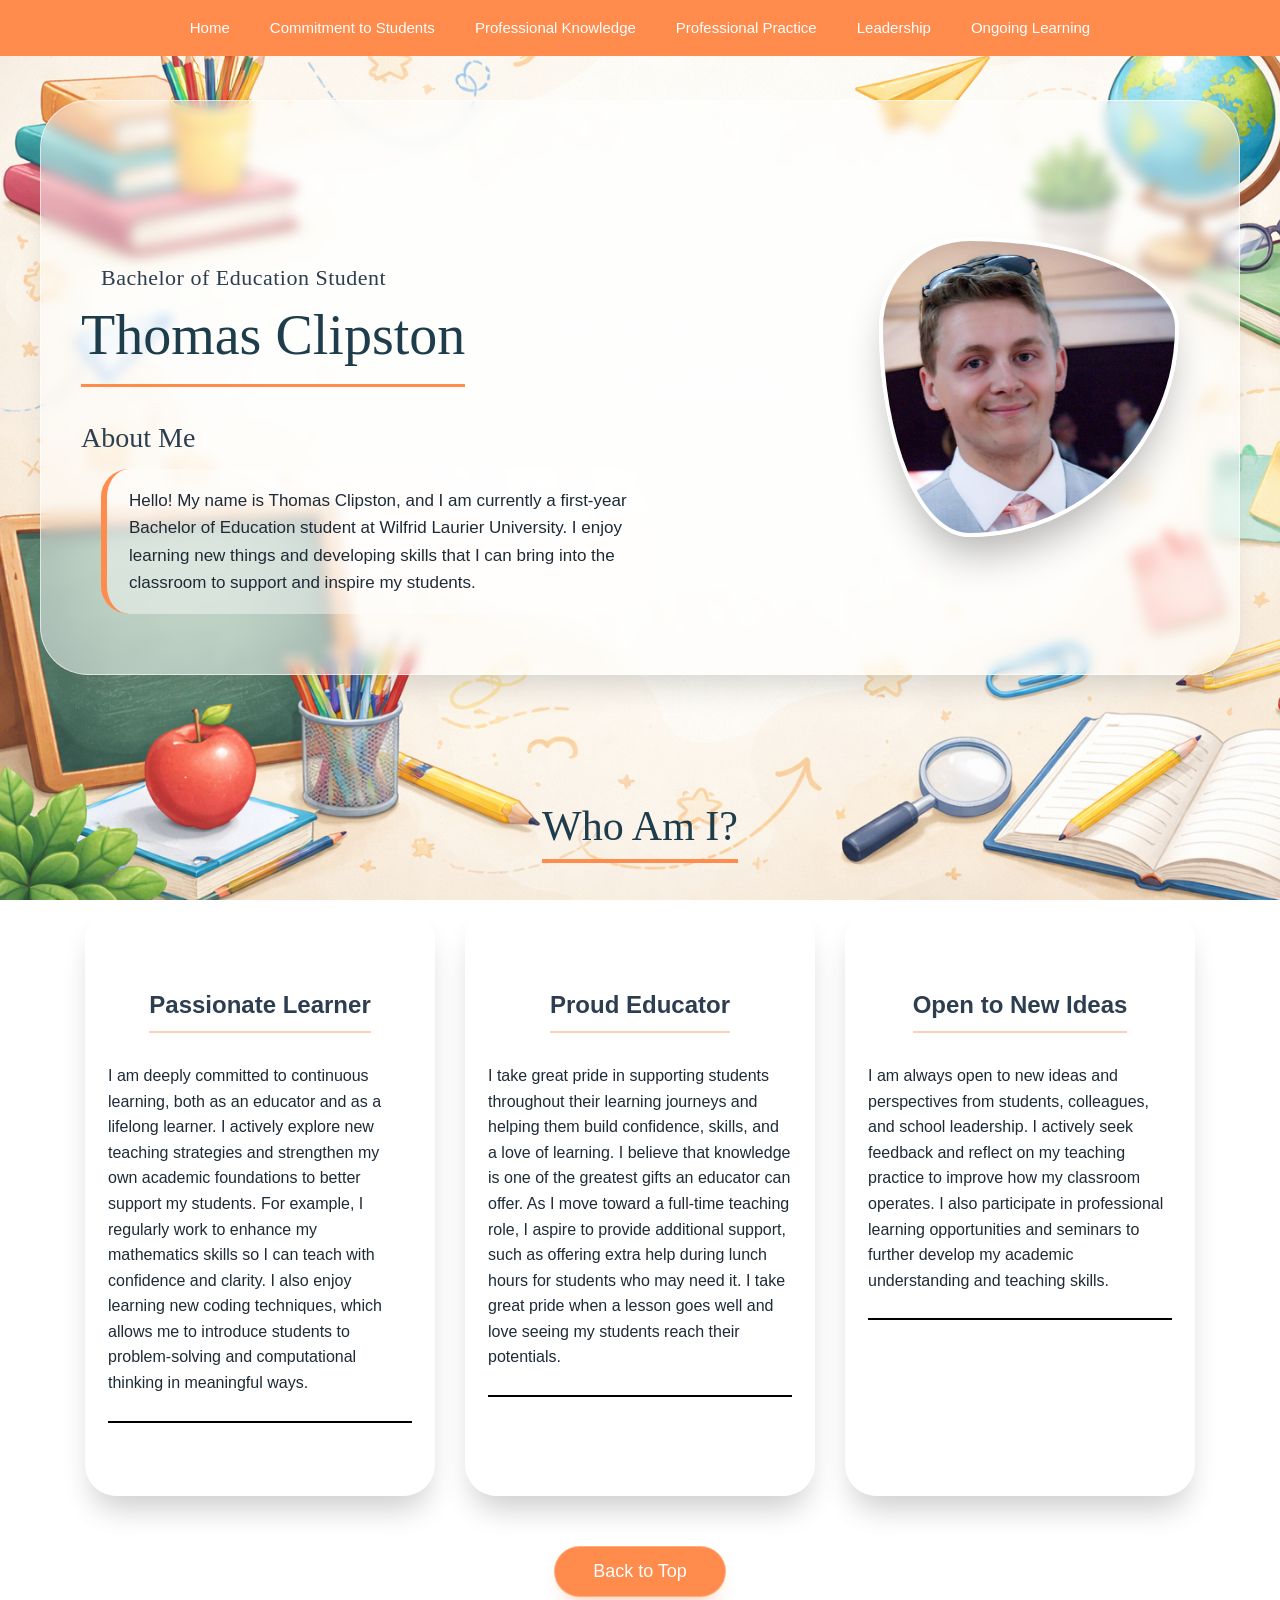
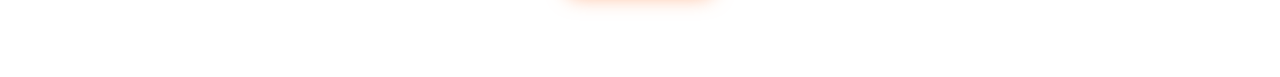
==== docs/index.html @ 87f9884d "Refactor HTML structure and styling for portfolio" ====
<!DOCTYPE html>
<html>
<head>
    <title>Thomas Clipston · Professional Portfolio</title>
    <link rel="icon"  href="book_icon.jpg">
    <!-- external base styles (kept for compatibility) -->
    <link rel="stylesheet" href="styles_top.css">
    <link rel="stylesheet" href="styles_projects.css">
    <style>
        /* ===== full override to fix overlap and stacking ===== */
        * {
            margin: 0;
            padding: 0;
            box-sizing: border-box;
        }

        body {
            font-family: 'Segoe UI', Roboto, Arial, sans-serif;
            background-attachment: fixed;
            background-size: cover;
            color: #1e2b37;
            line-height: 1.5;
        }


        /* ===== HEADER SECTION – FIXED OVERLAP ===== */
        .header-section {
            max-width: 1200px;
            margin: 100px auto 20px auto;
            padding: 40px 40px;
            display: flex;
            flex-wrap: wrap;
            align-items: center;
            justify-content: space-between;
            gap: 40px;                /* prevents text and image from touching */
            background: rgba(255, 255, 255, 0.5);
            backdrop-filter: blur(6px);
            border-radius: 48px;
            box-shadow: 0 20px 30px -10px rgba(0,0,0,0.15);
            border: 1px solid rgba(255,255,255,0.6);
        }

        .header-text {
            flex: 1 1 350px;
            min-width: 280px;          /* ensures text block doesn't get too squished */
        }

        .intro {
            font-size: 22px;
            font-weight: 400;
            color: #2c3e50;
            margin-bottom: 8px;         /* space between intro and name */
            letter-spacing: 0.5px;
            font-family: 'Times New Roman', serif;
            display: block;              /* ensure block layout */
            clear: both;
        }

        .Name {
            font-size: 56px;
            font-weight: 500;
            color: #1e3d4c;
            margin: 0 0 24px 0;         /* no top margin, so it sits below intro */
            border-bottom: 3px solid rgb(255, 139, 77);
            padding-bottom: 15px;
            width: fit-content;
            line-height: 1.2;
        }

        .about_me_header {
            font-size: 28px;
            font-weight: 400;
            color: #2c3e50;
            margin: 30px 0 10px 0;
        }

        .about_me_body {
            font-size: 17px;
            line-height: 1.6;
            max-width: 550px;
            color: #1e2b37;
            background: rgba(255,255,255,0.4);
            padding: 18px 22px;
            border-radius: 28px;
            border-left: 6px solid rgb(255, 139, 77);
        }

        .roundimage {
            width: 300px;
            height: 300px;
            object-fit: cover;
            border-radius: 30% 70% 70% 30% / 30% 30% 70% 70%;
            box-shadow: 0 25px 40px -10px rgba(0,0,0,0.3);
            border: 4px solid white;
            flex-shrink: 0;              /* prevents image from shrinking */
            transition: transform 0.3s ease;
        }

        .roundimage:hover {
            transform: scale(1.02) rotate(1deg);
        }

        /* ===== WHO AM I SECTION (cards) ===== */
        .who-section {
            max-width: 1200px;
            margin: 30px auto 40px auto;
            padding: 0 30px;
        }

        .title {
            font-size: 42px;
            font-weight: 400;
            text-align: center;
            color: #1e3d4c;
            margin-bottom: 50px;
            position: relative;
        }

        .title u {
            text-decoration: none;
            border-bottom: 4px solid rgb(255, 139, 77);
            padding-bottom: 10px;
        }

        .card-container {
            display: flex;
            flex-wrap: wrap;
            gap: 30px;
            justify-content: center;
        }

        .who-card {
            flex: 1 1 280px;
            max-width: 350px;
            background: rgba(255, 255, 255, 0.7);
            backdrop-filter: blur(8px);
            border-radius: 32px;
            padding: 28px 22px 32px 22px;
            box-shadow: 0 20px 30px -8px rgba(0, 0, 0, 0.2);
            border: 1px solid rgba(255, 255, 255, 0.7);
            transition: all 0.25s ease;
            text-align: center;
        }

        .who-card:hover {
            transform: translateY(-10px);
            background: rgba(255, 255, 255, 0.9);
            box-shadow: 0 28px 38px -12px rgba(255, 139, 77, 0.3);
            border-color: rgb(255, 139, 77);
        }

        .body_main_header {
            font-size: 24px;
            font-weight: 600;
            color: #2c3e50;
            margin-bottom: 15px;
            border-bottom: 2px solid rgba(255,139,77,0.4);
            padding-bottom: 8px;
            display: inline-block;
        }

        .body_main {
            font-size: 16px;
            line-height: 1.6;
            color: #1e2b37;
            text-align: left;
            margin-top: 15px;
        }

        /* ===== BUTTON ===== */
        .button_location {
            text-align: center;
            margin: 40px 0 70px 0;
        }

        .button {
            background: rgb(255, 139, 77);
            border: none;
            color: white;
            font-size: 18px;
            font-weight: 500;
            padding: 14px 38px;
            border-radius: 60px;
            cursor: pointer;
            box-shadow: 0 12px 20px -12px rgba(255, 139, 77, 0.6);
            transition: background 0.2s, transform 0.2s;
            border: 1px solid rgba(255,255,255,0.3);
        }

        .button:hover {
            background: #e0673a;
            transform: translateY(-3px);
            box-shadow: 0 18px 25px -10px #e0673a;
        }

        /* ===== RESPONSIVE FIXES ===== */
        @media (max-width: 850px) {
            .header-section {
                flex-direction: column;   /* stack vertically */
                text-align: center;
                gap: 20px;
                padding: 30px 20px;
            }

            .header-text {
                width: 100%;
                text-align: center;
            }

            .Name {
                margin-left: auto;
                margin-right: auto;
            }

            .about_me_body {
                margin-left: auto;
                margin-right: auto;
            }

            .roundimage {
                width: 260px;
                height: 260px;
                margin-top: 10px;
            }
        }

        @media (max-width: 500px) {
            .Name {
                font-size: 42px;
            }
            .intro {
                font-size: 18px;
            }
        }

        /* override any external absolute positioning that could cause overlap */
        .roundimage {
            position: relative !important;  /* remove any float/absolute from external */
            float: none !important;
            top: auto !important;
            right: auto !important;
        }
    </style>
</head>
<body background="background.png">

    <!-- navbar unchanged -->
    <ul class="navbar">
        <li><a href="index.html">Home</a></li>
        <li><a href="commitmentK.html">Commitment to Students</a></li>
        <li><a href="professional.html">Professional Knowledge</a></li>
        <li><a href="professionalP.html">Professional Practice</a></li>
        <li><a href="leadership.html">Leadership</a></li>
        <li><a href="ongoing.html">Ongoing Learning</a></li>
    </ul>

    <!-- HEADER SECTION – FIXED: name below intro, no overlap -->
    <div class="header-section">
        <div class="header-text">
            <p class="intro">Bachelor of Education Student</p>
            <h1 class="Name">Thomas Clipston</h1>
            <h2 class="about_me_header">About Me</h2>
            <p class="about_me_body">
                Hello! My name is Thomas Clipston, and I am currently a first-year Bachelor of Education student at
                Wilfrid Laurier University. I enjoy learning new things and developing skills that I can bring into
                the classroom to support and inspire my students.
            </p>
        </div>
        <img class="roundimage" src="Photo_of_me.jpg" alt="Photo of Thomas Clipston">
    </div>

    <!-- WHO AM I section with cards -->
    <section class="who-section">
        <h1 class="title"><u>Who Am I?</u></h1>
        <div class="card-container">
            <div class="who-card">
                <p class="body_main_header">Passionate Learner</p>
                <p class="body_main">
                    I am deeply committed to continuous learning, both as an educator and as a lifelong learner.
                    I actively explore new teaching strategies and strengthen my own academic foundations to better
                    support my students. For example, I regularly work to enhance my mathematics skills so I can teach
                    with confidence and clarity. I also enjoy learning new coding techniques, which allows me to
                    introduce students to problem-solving and computational thinking in meaningful ways.
                </p>
            </div>

            <div class="who-card">
                <p class="body_main_header">Proud Educator</p>
                <p class="body_main">
                    I take great pride in supporting students throughout their learning journeys and helping them build
                    confidence, skills, and a love of learning. I believe that knowledge is one of the greatest gifts an
                    educator can offer. As I move toward a full-time teaching role, I aspire to provide additional support,
                    such as offering extra help during lunch hours for students who may need it. I take great pride when a lesson
                    goes well and love seeing my students reach their potentials.
                </p>
            </div>

            <div class="who-card">
                <p class="body_main_header">Open to New Ideas</p>
                <p class="body_main">
                    I am always open to new ideas and perspectives from students, colleagues, and school leadership.
                    I actively seek feedback and reflect on my teaching practice to improve how my classroom operates.
                    I also participate in professional learning opportunities and seminars to further develop my
                    academic understanding and teaching skills.
                </p>
            </div>
        </div>
    </section>

    <!-- Back to Top -->
    <div class="button_location">
        <button class="button" type="button" onclick="window.scrollTo(0,0);">
            Back to Top
        </button>
    </div>
</body>
</html>
---- docs/styles_top.css ----
/* ===== Reset & Global Styles ===== */
html, body {
    margin: 0;
    padding: 0;
    max-width: 100%;
    overflow-x: hidden;
    font-family: Arial, Helvetica, sans-serif;
    background-color: white;
    background-attachment: fixed;
    background-size: cover;
}

/* ===== Navbar ===== */
.navbar {
    position: fixed;
    top: 0;
    left: 0;
    width: 100%;
    z-index: 1000;
    background-color: rgb(255, 139, 77);
    display: flex;
    justify-content: center;
    flex-wrap: wrap; /* allows wrapping instead of squishing */
    gap: 16px;
    padding: 16px 24px;
    list-style: none;
    margin: 0;
}

.navbar li {
    margin: 0;
}

.navbar li a {
    text-decoration: none;
    color: white;
    font-weight: 500;
    font-size: 15px;
    padding: 8px 12px;
    border-radius: 6px;
    white-space: nowrap;
    transition: background-color 0.2s ease, transform 0.2s ease;
}

.navbar li a:hover {
    background-color: rgba(255, 255, 255, 0.2);
    transform: translateY(-2px);
}

/* ===== Navbar Mobile ===== */
@media (max-width: 768px) {
    .navbar {
        flex-direction: column;
        align-items: center;
        gap: 8px;
        padding: 12px 0;
    }

    .navbar li a {
        width: 90%;
        text-align: center;
        padding: 12px 0;
        font-size: 14px;
    }
}

/* ===== Introduction & Name ===== */
.intro {
    color: rgb(0, 0, 0);
    font-family: Georgia, 'Times New Roman', Times, serif;
    line-height: 1.5;
    margin: 120px 20px 0 20px; /* auto spacing instead of fixed left */
    max-width: 600px;
}

.Name {
    color: black;
    font-family: 'Times New Roman', Times, serif;
    font-size: 50px;
    line-height: 1.2;
    padding-bottom: 25px;
    border-bottom: 2px solid black;
    margin: 20px 20px 40px 20px;
    max-width: 90%;
}

/* ===== About Me ===== */
.about_me_header {
    color: black;
    font-family: 'Times New Roman', Times, serif;
    font-size: 26px;
    margin: 30px 20px 10px 20px;
}

.about_me_body {
    color: black;
    font-size: 15px;
    line-height: 24px;
    max-width: 450px;
    margin: 0 20px 20px 20px;
}

/* ===== Rounded Image ===== */
.roundimage {
    border-radius: 50%;
    width: 420px;
    height: auto;
    max-width: 90%;
    float: right;
    margin: 20px;
    box-shadow: 0 8px 20px rgba(0,0,0,0.15);
}

/* ===== Mobile Adjustments ===== */
@media (max-width: 768px) {
    .intro,
    .Name,
    .about_me_header,
    .about_me_body {
        margin-left: 10px;
        margin-right: 10px;
        text-align: center;
    }

    .roundimage {
        float: none;
        display: block;
        margin: 20px auto;
    }
}
---- docs/styles_projects.css ----
.title {
    text-align: center;
    margin-top: 120px;
    font-size: 36px;
    font-family: 'Times New Roman', Times, serif;
}

.body_main_header {
    font-size: 22px;
    font-weight: bold;
    text-align: center;
    margin-top: 50px;
}

.body_main {
    font-size: 15px;
    line-height: 24px;
    max-width: 700px;
    margin: 15px auto 40px auto;
    padding-bottom: 25px;
    border-bottom: 2px solid black;
}

.images {
    text-align: center;
}

.button {
    background-color: transparent;
    padding: 10px 10px;
}

.button_location {
    text-align: center;
    padding: 10px;
}

.header {
    text-align: center;
    

}
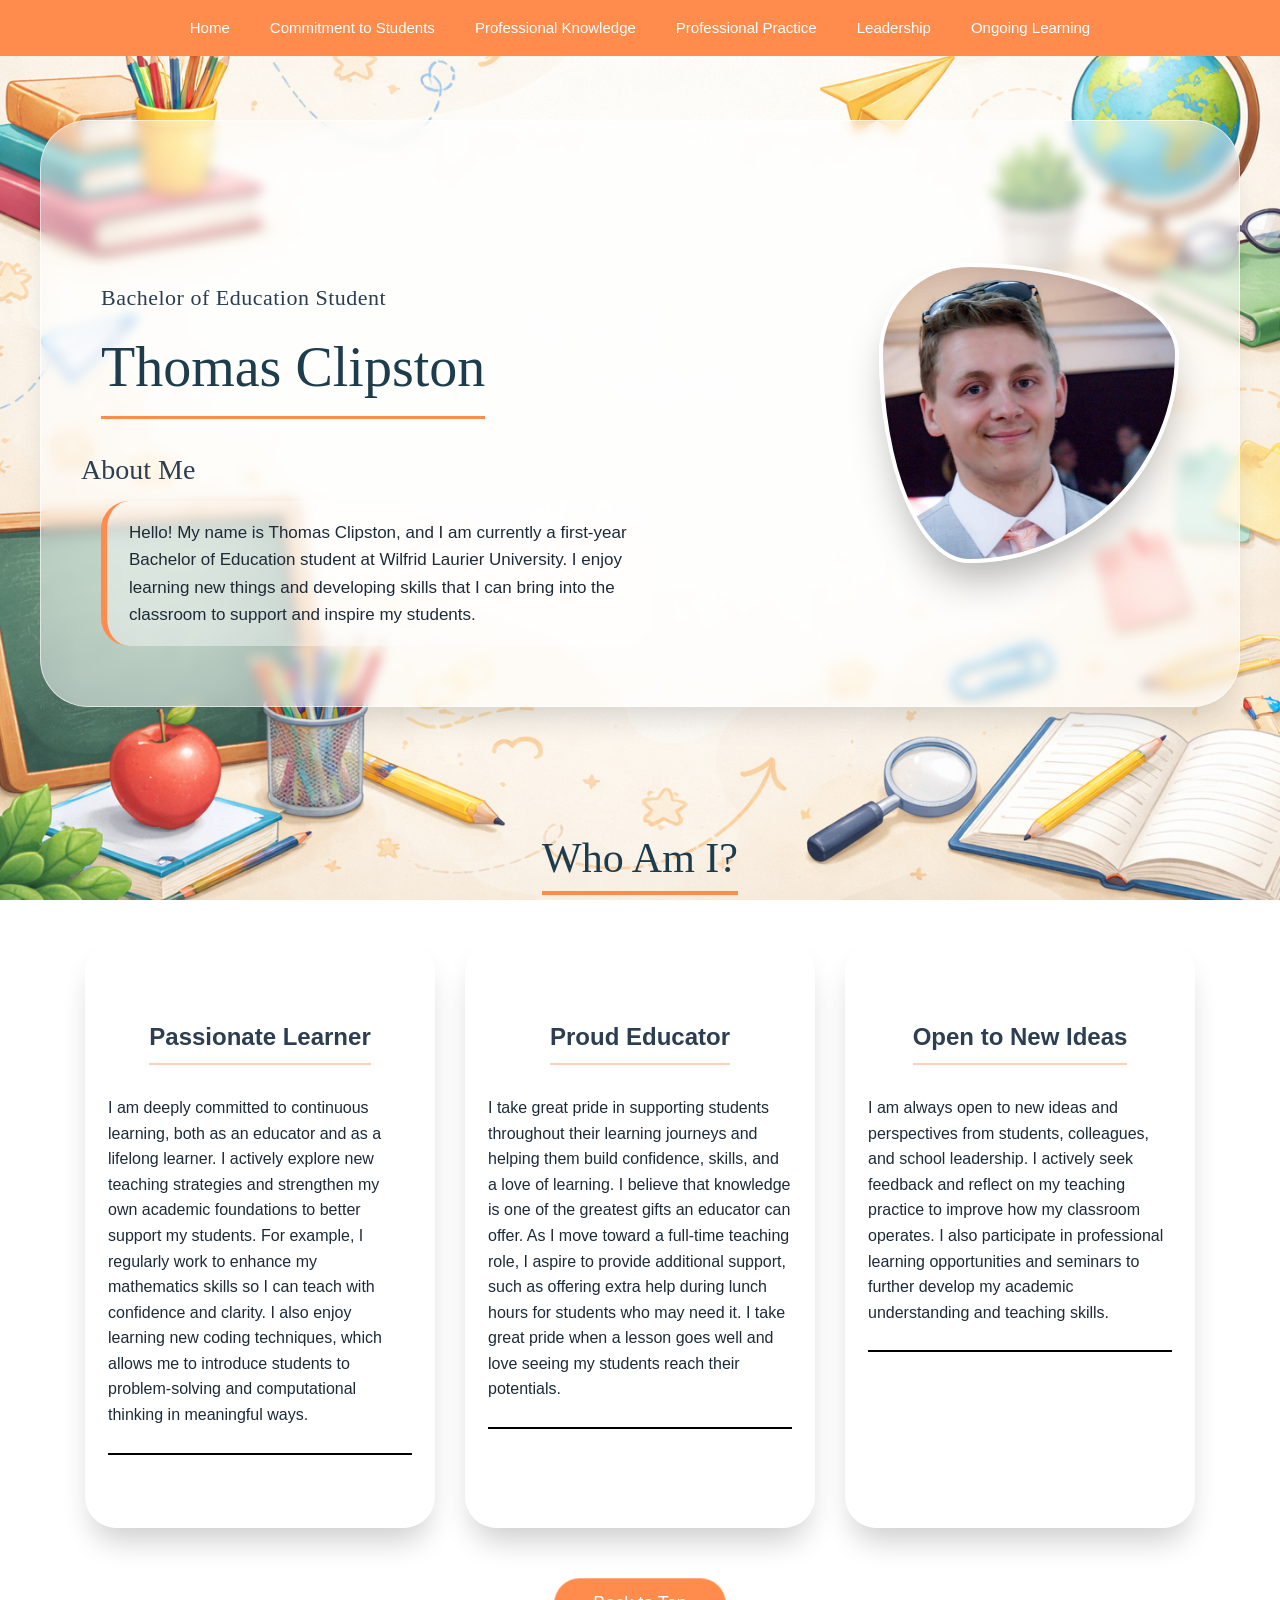
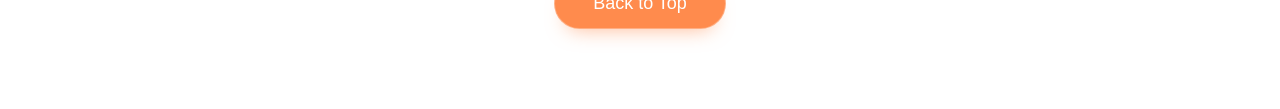
==== commit e9c9fec4: "Refactor index.html for improved layout and styles Updated HTML structure and styles for the portfol" ====
--- a/docs/index.html
+++ b/docs/index.html
@@ -13,27 +13,26 @@
             padding: 0;
             box-sizing: border-box;
         }
-
         body {
             font-family: 'Segoe UI', Roboto, Arial, sans-serif;
-            background-attachment: fixed;
+            line-height: 1.5;
+            color: #1e2b37;
+            background: url('background.png') no-repeat center center fixed;
             background-size: cover;
-            color: #1e2b37;
-            line-height: 1.5;
-        }
-
-
-        /* ===== HEADER SECTION – FIXED OVERLAP ===== */
+            overflow-x: hidden;
+        }
+
+        /* ===== HEADER SECTION ===== */
         .header-section {
             max-width: 1200px;
-            margin: 100px auto 20px auto;
-            padding: 40px 40px;
+            margin: 120px auto 40px auto;
+            padding: 40px;
             display: flex;
             flex-wrap: wrap;
             align-items: center;
             justify-content: space-between;
-            gap: 40px;                /* prevents text and image from touching */
-            background: rgba(255, 255, 255, 0.5);
+            gap: 40px;
+            background: rgba(255,255,255,0.5);
             backdrop-filter: blur(6px);
             border-radius: 48px;
             box-shadow: 0 20px 30px -10px rgba(0,0,0,0.15);
@@ -42,26 +41,24 @@
 
         .header-text {
             flex: 1 1 350px;
-            min-width: 280px;          /* ensures text block doesn't get too squished */
+            min-width: 280px;
         }
 
         .intro {
             font-size: 22px;
             font-weight: 400;
             color: #2c3e50;
-            margin-bottom: 8px;         /* space between intro and name */
+            margin-bottom: 8px;
             letter-spacing: 0.5px;
             font-family: 'Times New Roman', serif;
-            display: block;              /* ensure block layout */
-            clear: both;
         }
 
         .Name {
             font-size: 56px;
             font-weight: 500;
             color: #1e3d4c;
-            margin: 0 0 24px 0;         /* no top margin, so it sits below intro */
-            border-bottom: 3px solid rgb(255, 139, 77);
+            margin-bottom: 24px;
+            border-bottom: 3px solid rgb(255,139,77);
             padding-bottom: 15px;
             width: fit-content;
             line-height: 1.2;
@@ -82,7 +79,7 @@
             background: rgba(255,255,255,0.4);
             padding: 18px 22px;
             border-radius: 28px;
-            border-left: 6px solid rgb(255, 139, 77);
+            border-left: 6px solid rgb(255,139,77);
         }
 
         .roundimage {
@@ -92,7 +89,7 @@
             border-radius: 30% 70% 70% 30% / 30% 30% 70% 70%;
             box-shadow: 0 25px 40px -10px rgba(0,0,0,0.3);
             border: 4px solid white;
-            flex-shrink: 0;              /* prevents image from shrinking */
+            flex-shrink: 0;
             transition: transform 0.3s ease;
         }
 
@@ -100,7 +97,7 @@
             transform: scale(1.02) rotate(1deg);
         }
 
-        /* ===== WHO AM I SECTION (cards) ===== */
+        /* ===== WHO AM I SECTION ===== */
         .who-section {
             max-width: 1200px;
             margin: 30px auto 40px auto;
@@ -118,7 +115,7 @@
 
         .title u {
             text-decoration: none;
-            border-bottom: 4px solid rgb(255, 139, 77);
+            border-bottom: 4px solid rgb(255,139,77);
             padding-bottom: 10px;
         }
 
@@ -132,21 +129,21 @@
         .who-card {
             flex: 1 1 280px;
             max-width: 350px;
-            background: rgba(255, 255, 255, 0.7);
+            background: rgba(255,255,255,0.7);
             backdrop-filter: blur(8px);
             border-radius: 32px;
             padding: 28px 22px 32px 22px;
-            box-shadow: 0 20px 30px -8px rgba(0, 0, 0, 0.2);
-            border: 1px solid rgba(255, 255, 255, 0.7);
+            box-shadow: 0 20px 30px -8px rgba(0,0,0,0.2);
+            border: 1px solid rgba(255,255,255,0.7);
             transition: all 0.25s ease;
             text-align: center;
         }
 
         .who-card:hover {
             transform: translateY(-10px);
-            background: rgba(255, 255, 255, 0.9);
-            box-shadow: 0 28px 38px -12px rgba(255, 139, 77, 0.3);
-            border-color: rgb(255, 139, 77);
+            background: rgba(255,255,255,0.9);
+            box-shadow: 0 28px 38px -12px rgba(255,139,77,0.3);
+            border-color: rgb(255,139,77);
         }
 
         .body_main_header {
@@ -174,7 +171,7 @@
         }
 
         .button {
-            background: rgb(255, 139, 77);
+            background: rgb(255,139,77);
             border: none;
             color: white;
             font-size: 18px;
@@ -182,7 +179,7 @@
             padding: 14px 38px;
             border-radius: 60px;
             cursor: pointer;
-            box-shadow: 0 12px 20px -12px rgba(255, 139, 77, 0.6);
+            box-shadow: 0 12px 20px -12px rgba(255,139,77,0.6);
             transition: background 0.2s, transform 0.2s;
             border: 1px solid rgba(255,255,255,0.3);
         }
@@ -196,31 +193,18 @@
         /* ===== RESPONSIVE FIXES ===== */
         @media (max-width: 850px) {
             .header-section {
-                flex-direction: column;   /* stack vertically */
+                flex-direction: column;
                 text-align: center;
                 gap: 20px;
                 padding: 30px 20px;
             }
-
             .header-text {
                 width: 100%;
                 text-align: center;
             }
-
-            .Name {
-                margin-left: auto;
-                margin-right: auto;
-            }
-
-            .about_me_body {
-                margin-left: auto;
-                margin-right: auto;
-            }
-
             .roundimage {
                 width: 260px;
                 height: 260px;
-                margin-top: 10px;
             }
         }
 
@@ -232,14 +216,10 @@
                 font-size: 18px;
             }
         }
-
-        /* override any external absolute positioning that could cause overlap */
-        .roundimage {
-            position: relative !important;  /* remove any float/absolute from external */
-            float: none !important;
-            top: auto !important;
-            right: auto !important;
-        }
+    </style>
+</head>
+<body>
+
     </style>
 </head>
 <body background="background.png">
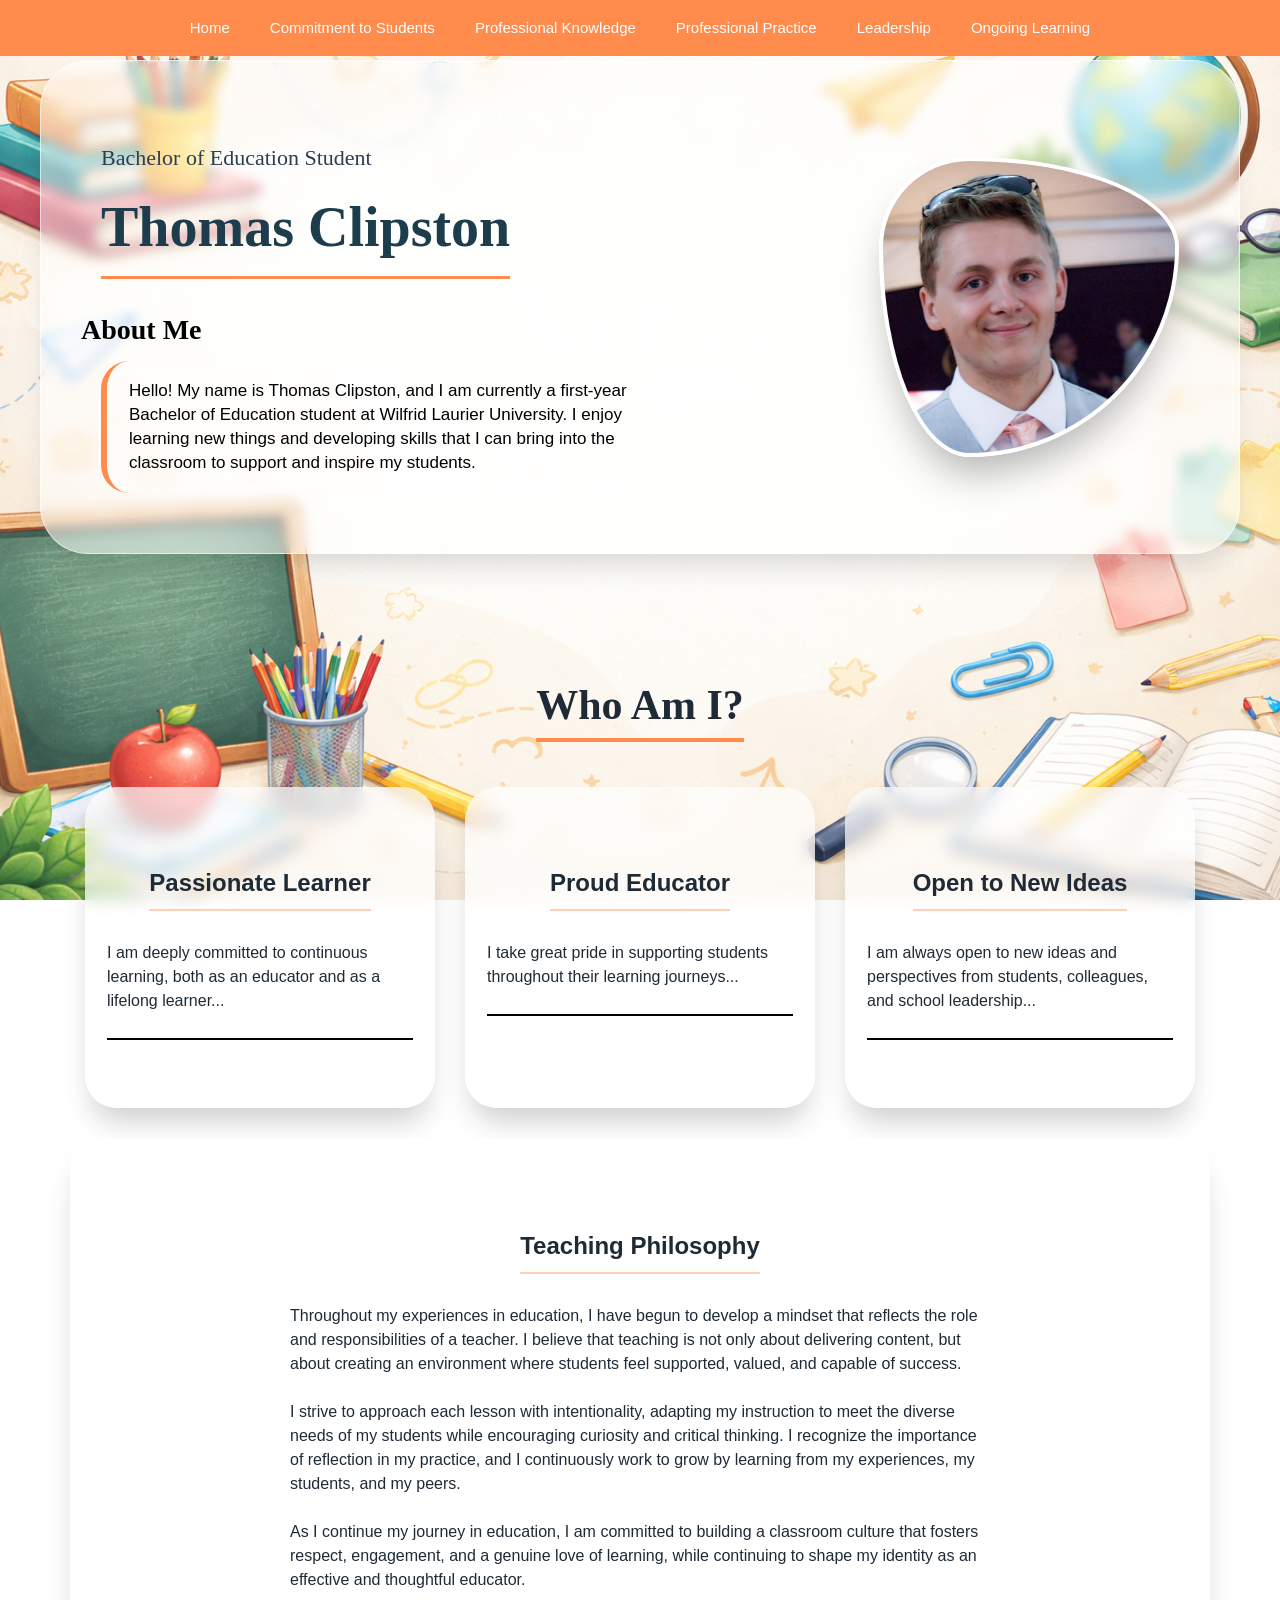
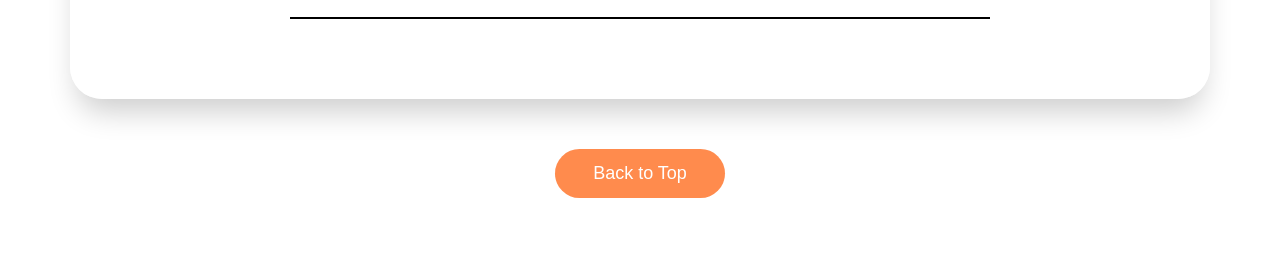
==== commit 29f0ffcf: "Refactor index.html structure and styles" ====
--- a/docs/index.html
+++ b/docs/index.html
@@ -1,18 +1,19 @@
 <!DOCTYPE html>
-<html>
+<html lang="en">
 <head>
+    <meta charset="UTF-8">
     <title>Thomas Clipston · Professional Portfolio</title>
-    <link rel="icon"  href="book_icon.jpg">
-    <!-- external base styles (kept for compatibility) -->
+    <link rel="icon" href="book_icon.jpg">
     <link rel="stylesheet" href="styles_top.css">
     <link rel="stylesheet" href="styles_projects.css">
+
     <style>
-        /* ===== full override to fix overlap and stacking ===== */
         * {
             margin: 0;
             padding: 0;
             box-sizing: border-box;
         }
+
         body {
             font-family: 'Segoe UI', Roboto, Arial, sans-serif;
             line-height: 1.5;
@@ -25,7 +26,7 @@
         /* ===== HEADER SECTION ===== */
         .header-section {
             max-width: 1200px;
-            margin: 120px auto 40px auto;
+            margin: 60px auto 40px auto;
             padding: 40px;
             display: flex;
             flex-wrap: wrap;
@@ -46,36 +47,28 @@
 
         .intro {
             font-size: 22px;
-            font-weight: 400;
             color: #2c3e50;
             margin-bottom: 8px;
-            letter-spacing: 0.5px;
             font-family: 'Times New Roman', serif;
         }
 
         .Name {
             font-size: 56px;
-            font-weight: 500;
             color: #1e3d4c;
             margin-bottom: 24px;
             border-bottom: 3px solid rgb(255,139,77);
             padding-bottom: 15px;
             width: fit-content;
-            line-height: 1.2;
         }
 
         .about_me_header {
             font-size: 28px;
-            font-weight: 400;
-            color: #2c3e50;
             margin: 30px 0 10px 0;
         }
 
         .about_me_body {
             font-size: 17px;
-            line-height: 1.6;
             max-width: 550px;
-            color: #1e2b37;
             background: rgba(255,255,255,0.4);
             padding: 18px 22px;
             border-radius: 28px;
@@ -89,7 +82,6 @@
             border-radius: 30% 70% 70% 30% / 30% 30% 70% 70%;
             box-shadow: 0 25px 40px -10px rgba(0,0,0,0.3);
             border: 4px solid white;
-            flex-shrink: 0;
             transition: transform 0.3s ease;
         }
 
@@ -97,7 +89,7 @@
             transform: scale(1.02) rotate(1deg);
         }
 
-        /* ===== WHO AM I SECTION ===== */
+        /* ===== WHO SECTION ===== */
         .who-section {
             max-width: 1200px;
             margin: 30px auto 40px auto;
@@ -106,17 +98,14 @@
 
         .title {
             font-size: 42px;
-            font-weight: 400;
             text-align: center;
-            color: #1e3d4c;
             margin-bottom: 50px;
-            position: relative;
         }
 
         .title u {
-            text-decoration: none;
             border-bottom: 4px solid rgb(255,139,77);
             padding-bottom: 10px;
+            text-decoration: none;
         }
 
         .card-container {
@@ -132,24 +121,20 @@
             background: rgba(255,255,255,0.7);
             backdrop-filter: blur(8px);
             border-radius: 32px;
-            padding: 28px 22px 32px 22px;
+            padding: 28px 22px;
             box-shadow: 0 20px 30px -8px rgba(0,0,0,0.2);
-            border: 1px solid rgba(255,255,255,0.7);
             transition: all 0.25s ease;
             text-align: center;
         }
 
         .who-card:hover {
             transform: translateY(-10px);
-            background: rgba(255,255,255,0.9);
             box-shadow: 0 28px 38px -12px rgba(255,139,77,0.3);
-            border-color: rgb(255,139,77);
         }
 
         .body_main_header {
             font-size: 24px;
             font-weight: 600;
-            color: #2c3e50;
             margin-bottom: 15px;
             border-bottom: 2px solid rgba(255,139,77,0.4);
             padding-bottom: 8px;
@@ -158,10 +143,15 @@
 
         .body_main {
             font-size: 16px;
-            line-height: 1.6;
-            color: #1e2b37;
             text-align: left;
             margin-top: 15px;
+        }
+
+        /* ===== FULL WIDTH CARD ===== */
+        .full-width-card {
+            flex: 1 1 100%;
+            max-width: 100%;
+            padding: 40px;
         }
 
         /* ===== BUTTON ===== */
@@ -175,123 +165,93 @@
             border: none;
             color: white;
             font-size: 18px;
-            font-weight: 500;
             padding: 14px 38px;
             border-radius: 60px;
             cursor: pointer;
-            box-shadow: 0 12px 20px -12px rgba(255,139,77,0.6);
-            transition: background 0.2s, transform 0.2s;
-            border: 1px solid rgba(255,255,255,0.3);
-        }
-
-        .button:hover {
-            background: #e0673a;
-            transform: translateY(-3px);
-            box-shadow: 0 18px 25px -10px #e0673a;
-        }
-
-        /* ===== RESPONSIVE FIXES ===== */
-        @media (max-width: 850px) {
-            .header-section {
-                flex-direction: column;
-                text-align: center;
-                gap: 20px;
-                padding: 30px 20px;
-            }
-            .header-text {
-                width: 100%;
-                text-align: center;
-            }
-            .roundimage {
-                width: 260px;
-                height: 260px;
-            }
-        }
-
-        @media (max-width: 500px) {
-            .Name {
-                font-size: 42px;
-            }
-            .intro {
-                font-size: 18px;
-            }
-        }
+        }
+
     </style>
 </head>
+
 <body>
 
-    </style>
-</head>
-<body background="background.png">
-
-    <!-- navbar unchanged -->
-    <ul class="navbar">
-        <li><a href="index.html">Home</a></li>
-        <li><a href="commitmentK.html">Commitment to Students</a></li>
-        <li><a href="professional.html">Professional Knowledge</a></li>
-        <li><a href="professionalP.html">Professional Practice</a></li>
-        <li><a href="leadership.html">Leadership</a></li>
-        <li><a href="ongoing.html">Ongoing Learning</a></li>
-    </ul>
-
-    <!-- HEADER SECTION – FIXED: name below intro, no overlap -->
-    <div class="header-section">
-        <div class="header-text">
-            <p class="intro">Bachelor of Education Student</p>
-            <h1 class="Name">Thomas Clipston</h1>
-            <h2 class="about_me_header">About Me</h2>
-            <p class="about_me_body">
-                Hello! My name is Thomas Clipston, and I am currently a first-year Bachelor of Education student at
-                Wilfrid Laurier University. I enjoy learning new things and developing skills that I can bring into
-                the classroom to support and inspire my students.
-            </p>
-        </div>
-        <img class="roundimage" src="Photo_of_me.jpg" alt="Photo of Thomas Clipston">
+<!-- NAVBAR -->
+<ul class="navbar">
+    <li><a href="index.html">Home</a></li>
+    <li><a href="commitmentK.html">Commitment to Students</a></li>
+    <li><a href="professional.html">Professional Knowledge</a></li>
+    <li><a href="professionalP.html">Professional Practice</a></li>
+    <li><a href="leadership.html">Leadership</a></li>
+    <li><a href="ongoing.html">Ongoing Learning</a></li>
+</ul>
+
+<!-- HEADER -->
+<div class="header-section">
+    <div class="header-text">
+        <p class="intro">Bachelor of Education Student</p>
+        <h1 class="Name">Thomas Clipston</h1>
+        <h2 class="about_me_header">About Me</h2>
+        <p class="about_me_body">
+            Hello! My name is Thomas Clipston, and I am currently a first-year Bachelor of Education student at
+            Wilfrid Laurier University. I enjoy learning new things and developing skills that I can bring into
+            the classroom to support and inspire my students.
+        </p>
     </div>
-
-    <!-- WHO AM I section with cards -->
-    <section class="who-section">
-        <h1 class="title"><u>Who Am I?</u></h1>
-        <div class="card-container">
-            <div class="who-card">
-                <p class="body_main_header">Passionate Learner</p>
-                <p class="body_main">
-                    I am deeply committed to continuous learning, both as an educator and as a lifelong learner.
-                    I actively explore new teaching strategies and strengthen my own academic foundations to better
-                    support my students. For example, I regularly work to enhance my mathematics skills so I can teach
-                    with confidence and clarity. I also enjoy learning new coding techniques, which allows me to
-                    introduce students to problem-solving and computational thinking in meaningful ways.
-                </p>
-            </div>
-
-            <div class="who-card">
-                <p class="body_main_header">Proud Educator</p>
-                <p class="body_main">
-                    I take great pride in supporting students throughout their learning journeys and helping them build
-                    confidence, skills, and a love of learning. I believe that knowledge is one of the greatest gifts an
-                    educator can offer. As I move toward a full-time teaching role, I aspire to provide additional support,
-                    such as offering extra help during lunch hours for students who may need it. I take great pride when a lesson
-                    goes well and love seeing my students reach their potentials.
-                </p>
-            </div>
-
-            <div class="who-card">
-                <p class="body_main_header">Open to New Ideas</p>
-                <p class="body_main">
-                    I am always open to new ideas and perspectives from students, colleagues, and school leadership.
-                    I actively seek feedback and reflect on my teaching practice to improve how my classroom operates.
-                    I also participate in professional learning opportunities and seminars to further develop my
-                    academic understanding and teaching skills.
-                </p>
-            </div>
-        </div>
-    </section>
-
-    <!-- Back to Top -->
-    <div class="button_location">
-        <button class="button" type="button" onclick="window.scrollTo(0,0);">
-            Back to Top
-        </button>
+    <img class="roundimage" src="Photo_of_me.jpg" alt="Photo of Thomas Clipston">
+</div>
+
+<!-- WHO AM I -->
+<section class="who-section">
+    <h1 class="title"><u>Who Am I?</u></h1>
+
+    <div class="card-container">
+
+        <div class="who-card">
+            <p class="body_main_header">Passionate Learner</p>
+            <p class="body_main">
+                I am deeply committed to continuous learning, both as an educator and as a lifelong learner...
+            </p>
+        </div>
+
+        <div class="who-card">
+            <p class="body_main_header">Proud Educator</p>
+            <p class="body_main">
+                I take great pride in supporting students throughout their learning journeys...
+            </p>
+        </div>
+
+        <div class="who-card">
+            <p class="body_main_header">Open to New Ideas</p>
+            <p class="body_main">
+                I am always open to new ideas and perspectives from students, colleagues, and school leadership...
+            </p>
+        </div>
+
+        <!-- FULL WIDTH PHILOSOPHY -->
+        <div class="who-card full-width-card">
+            <p class="body_main_header">Teaching Philosophy</p>
+            <p class="body_main">
+                Throughout my experiences in education, I have begun to develop a mindset that reflects the role and 
+                responsibilities of a teacher. I believe that teaching is not only about delivering content, but about 
+                creating an environment where students feel supported, valued, and capable of success.
+                <br><br>
+                I strive to approach each lesson with intentionality, adapting my instruction to meet the diverse needs 
+                of my students while encouraging curiosity and critical thinking. I recognize the importance of reflection 
+                in my practice, and I continuously work to grow by learning from my experiences, my students, and my peers.
+                <br><br>
+                As I continue my journey in education, I am committed to building a classroom culture that fosters respect, 
+                engagement, and a genuine love of learning, while continuing to shape my identity as an effective and 
+                thoughtful educator.
+            </p>
+        </div>
+
     </div>
+</section>
+
+<!-- BUTTON -->
+<div class="button_location">
+    <button class="button" onclick="window.scrollTo(0,0);">Back to Top</button>
+</div>
+
 </body>
 </html>
--- a/docs/styles_top.css
+++ b/docs/styles_top.css
@@ -69,7 +69,7 @@
     color: rgb(0, 0, 0);
     font-family: Georgia, 'Times New Roman', Times, serif;
     line-height: 1.5;
-    margin: 120px 20px 0 20px; /* auto spacing instead of fixed left */
+    margin: 40px 20px 0 20px; /* auto spacing instead of fixed left */
     max-width: 600px;
 }
 
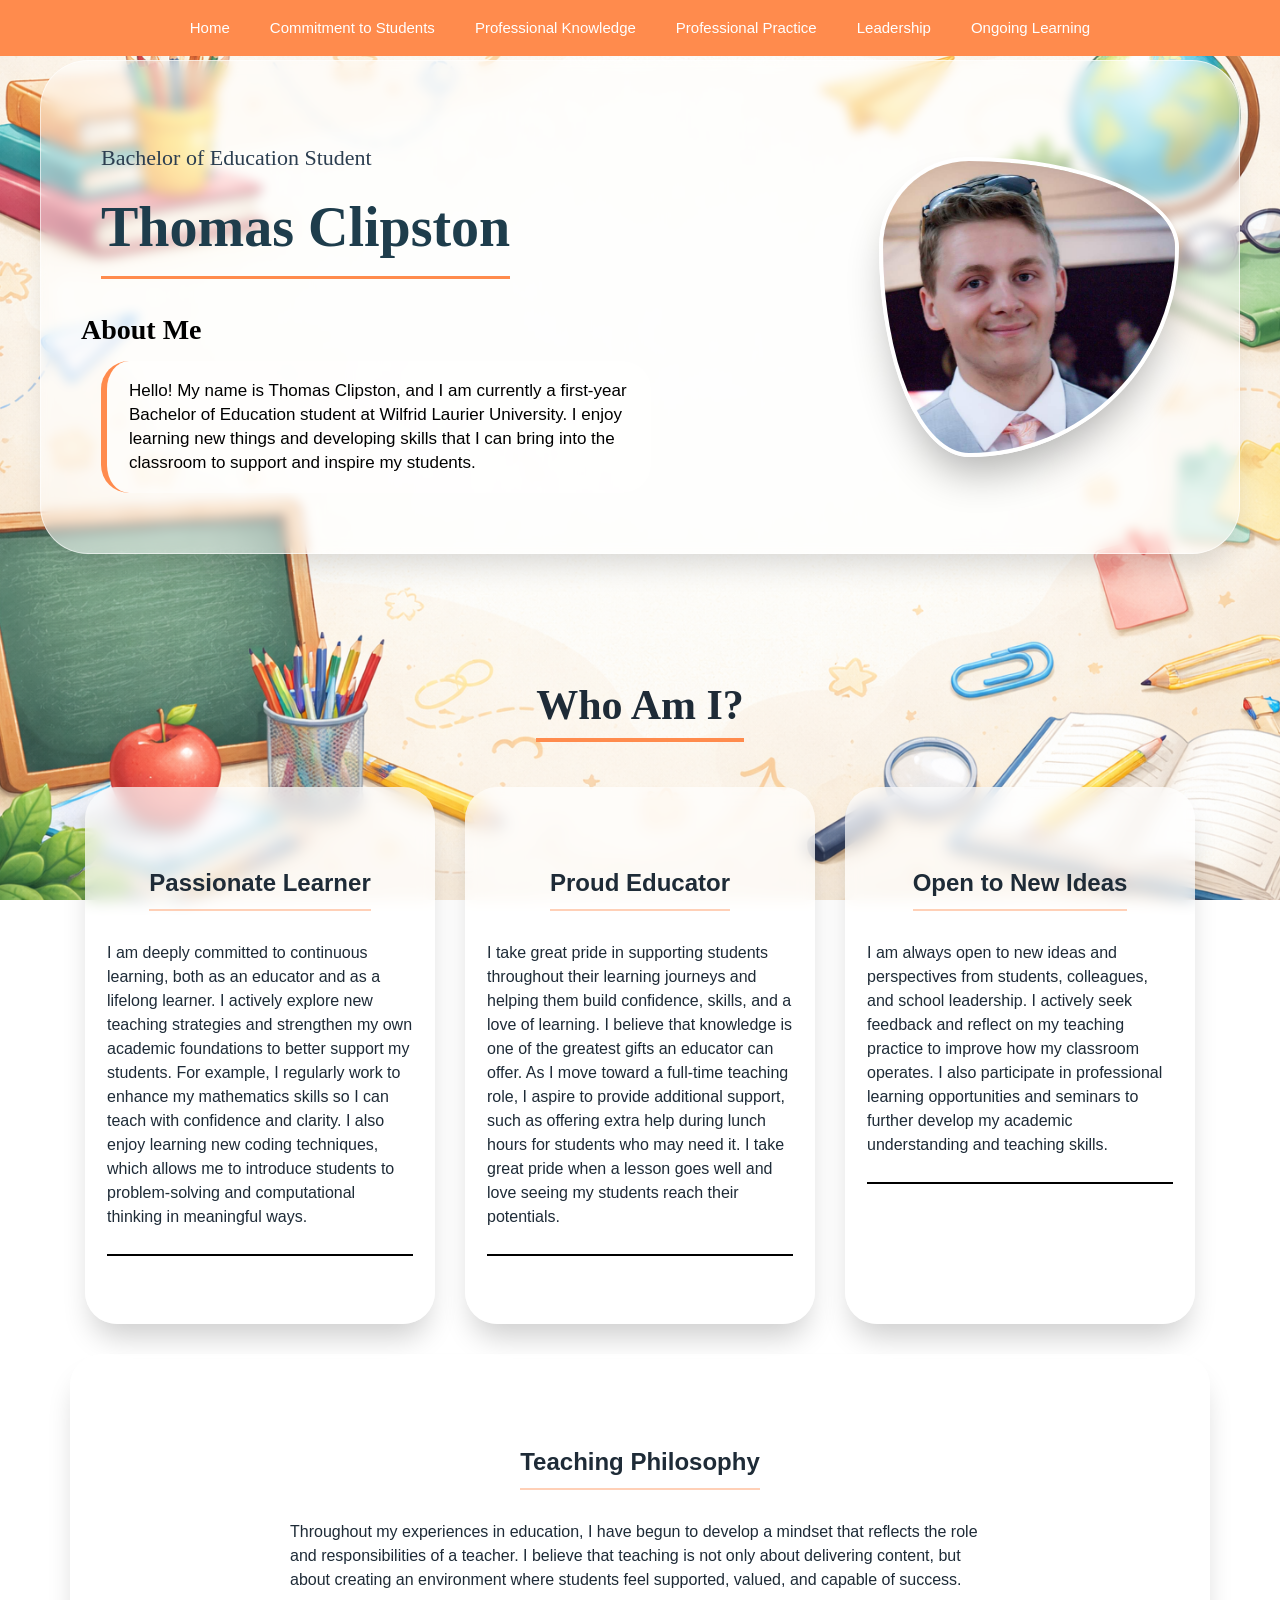
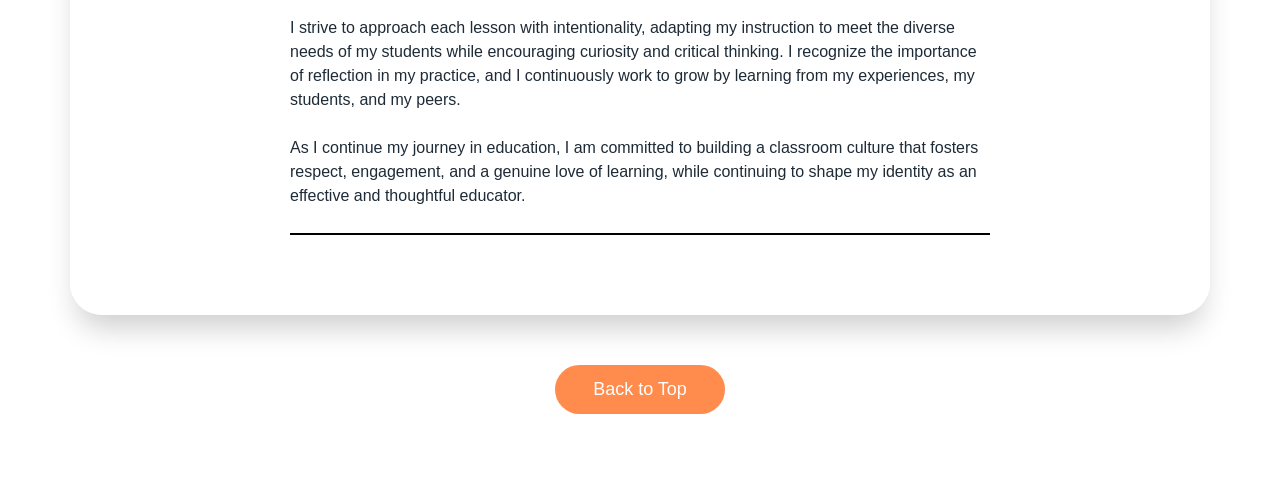
==== commit 49b7e84d: "Update HTML structure and content in index.html" ====
--- a/docs/index.html
+++ b/docs/index.html
@@ -209,21 +209,32 @@
         <div class="who-card">
             <p class="body_main_header">Passionate Learner</p>
             <p class="body_main">
-                I am deeply committed to continuous learning, both as an educator and as a lifelong learner...
+                    I am deeply committed to continuous learning, both as an educator and as a lifelong learner.
+                    I actively explore new teaching strategies and strengthen my own academic foundations to better
+                    support my students. For example, I regularly work to enhance my mathematics skills so I can teach
+                    with confidence and clarity. I also enjoy learning new coding techniques, which allows me to
+                    introduce students to problem-solving and computational thinking in meaningful ways.
             </p>
         </div>
 
         <div class="who-card">
             <p class="body_main_header">Proud Educator</p>
             <p class="body_main">
-                I take great pride in supporting students throughout their learning journeys...
+                    I take great pride in supporting students throughout their learning journeys and helping them build
+                    confidence, skills, and a love of learning. I believe that knowledge is one of the greatest gifts an
+                    educator can offer. As I move toward a full-time teaching role, I aspire to provide additional support,
+                    such as offering extra help during lunch hours for students who may need it. I take great pride when a lesson
+                    goes well and love seeing my students reach their potentials.
             </p>
         </div>
 
         <div class="who-card">
             <p class="body_main_header">Open to New Ideas</p>
             <p class="body_main">
-                I am always open to new ideas and perspectives from students, colleagues, and school leadership...
+                    I am always open to new ideas and perspectives from students, colleagues, and school leadership.
+                    I actively seek feedback and reflect on my teaching practice to improve how my classroom operates.
+                    I also participate in professional learning opportunities and seminars to further develop my
+                    academic understanding and teaching skills.
             </p>
         </div>
 
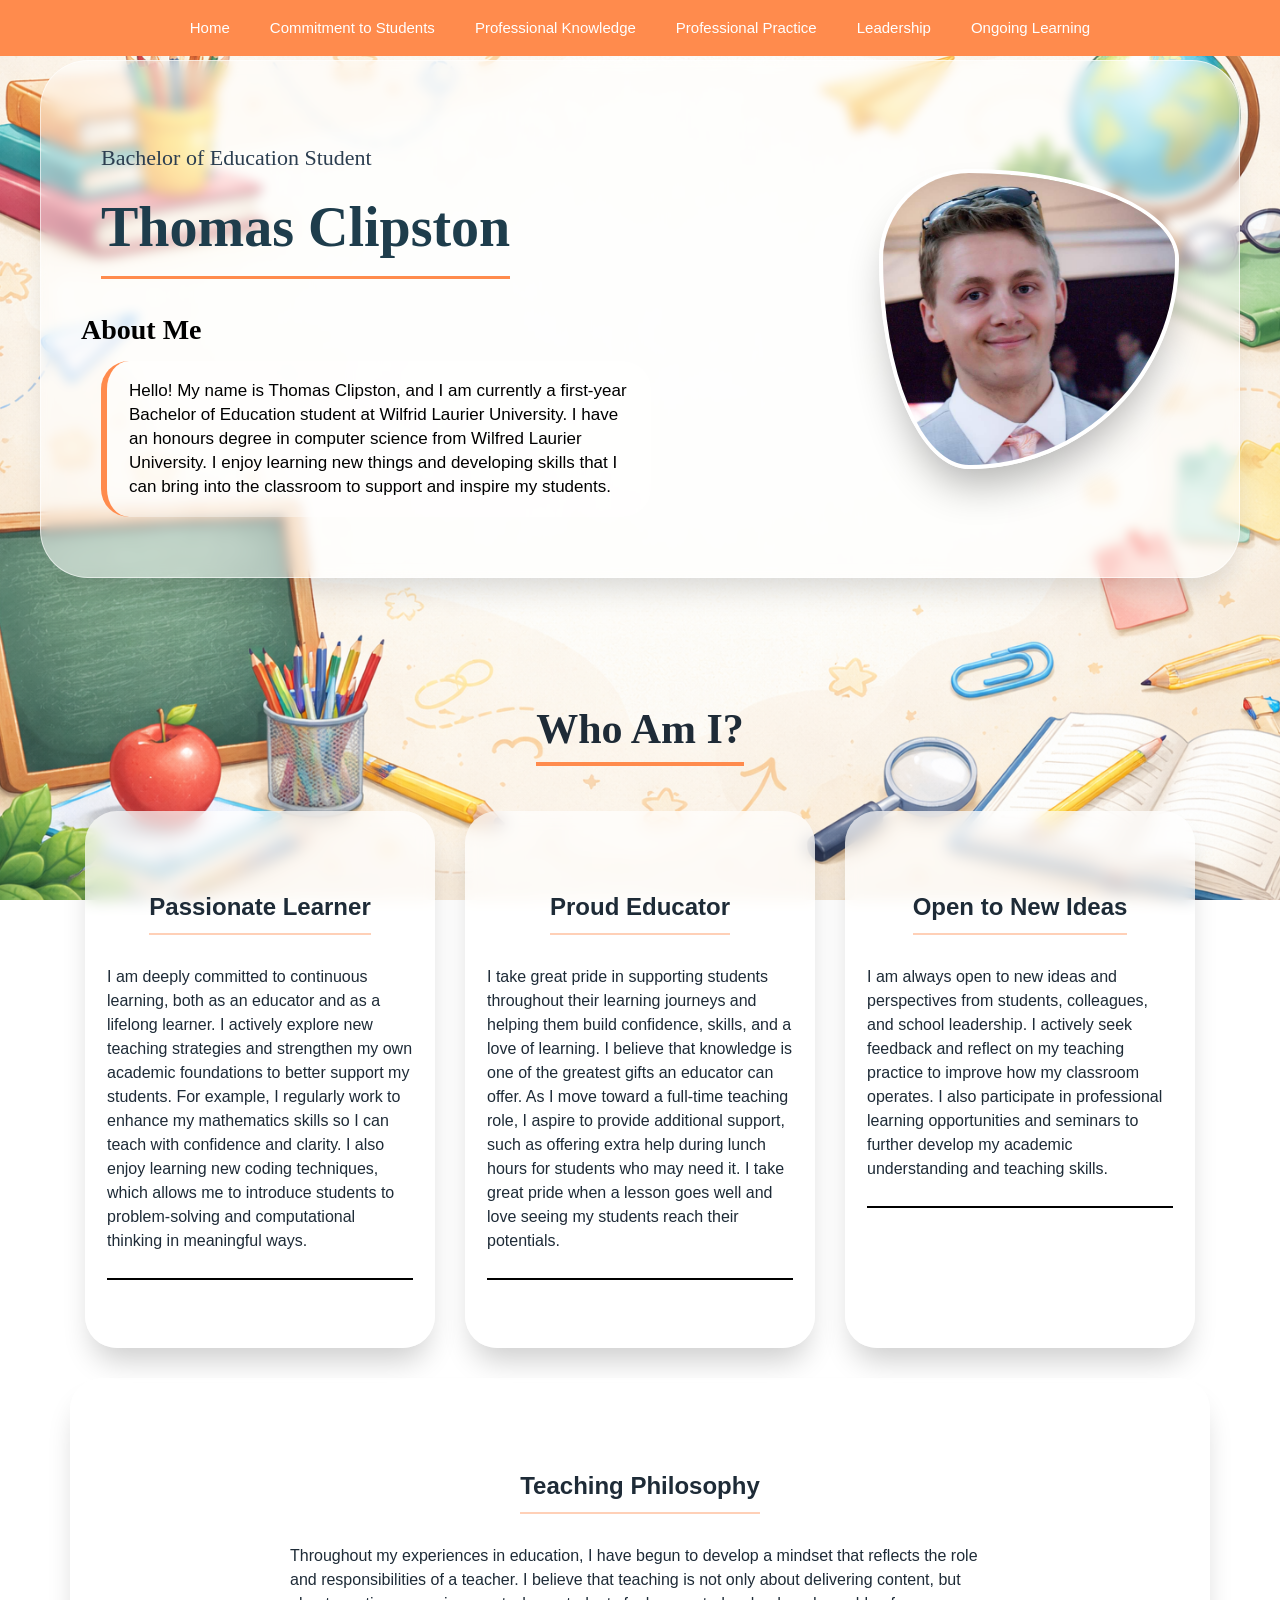
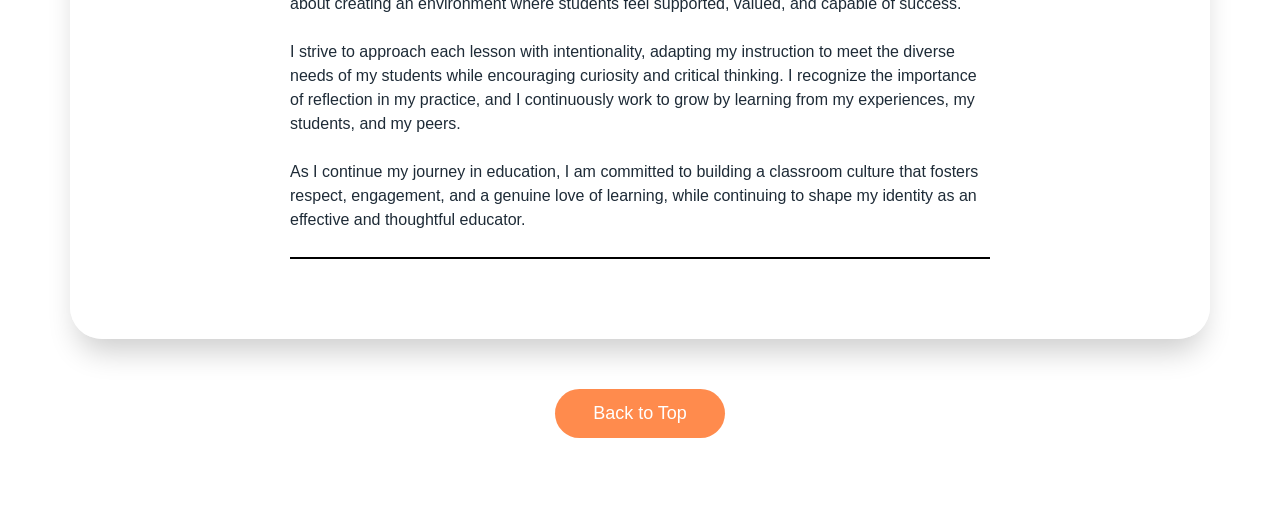
==== commit c1b82c7a: "Update index.html" ====
--- a/docs/index.html
+++ b/docs/index.html
@@ -193,8 +193,9 @@
         <h2 class="about_me_header">About Me</h2>
         <p class="about_me_body">
             Hello! My name is Thomas Clipston, and I am currently a first-year Bachelor of Education student at
-            Wilfrid Laurier University. I enjoy learning new things and developing skills that I can bring into
-            the classroom to support and inspire my students.
+            Wilfrid Laurier University. I have an honours degree in computer science from Wilfred Laurier University.
+            I enjoy learning new things and developing skills that I can bring into the classroom to support and 
+            inspire my students.
         </p>
     </div>
     <img class="roundimage" src="Photo_of_me.jpg" alt="Photo of Thomas Clipston">
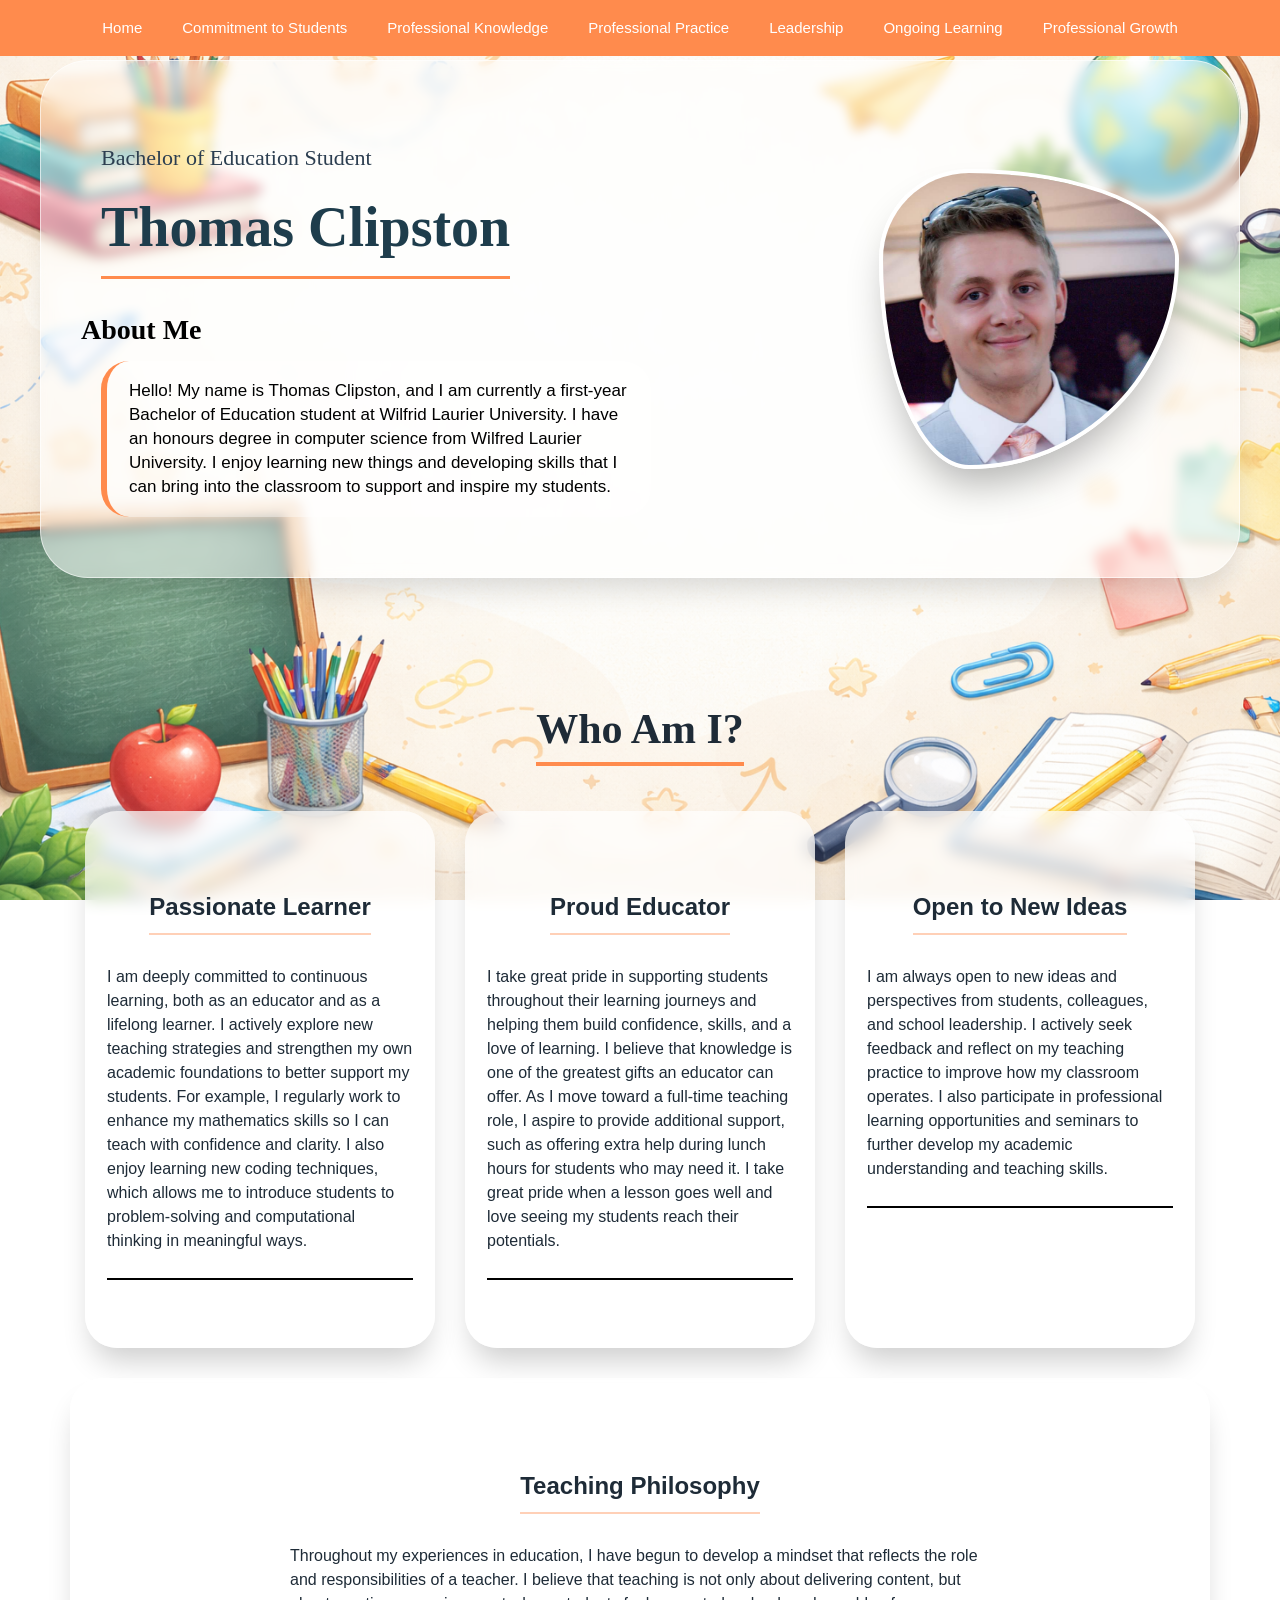
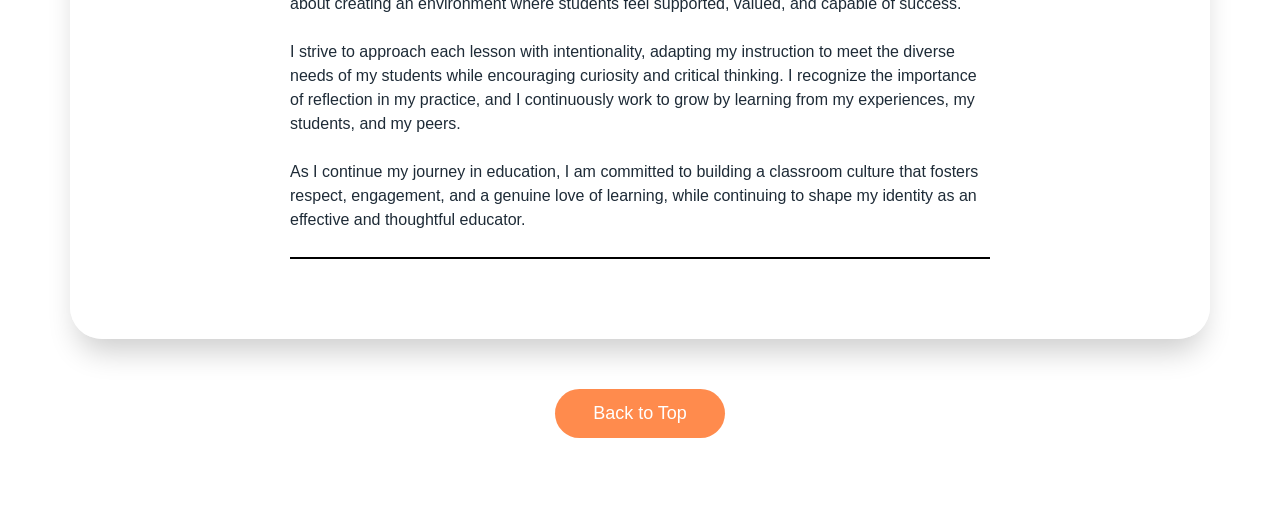
==== commit 8f8c00b6: "Update index.html" ====
--- a/docs/index.html
+++ b/docs/index.html
@@ -183,6 +183,7 @@
     <li><a href="professionalP.html">Professional Practice</a></li>
     <li><a href="leadership.html">Leadership</a></li>
     <li><a href="ongoing.html">Ongoing Learning</a></li>
+    <li><a href="growth.html">Professional Growth</a></li>
 </ul>
 
 <!-- HEADER -->
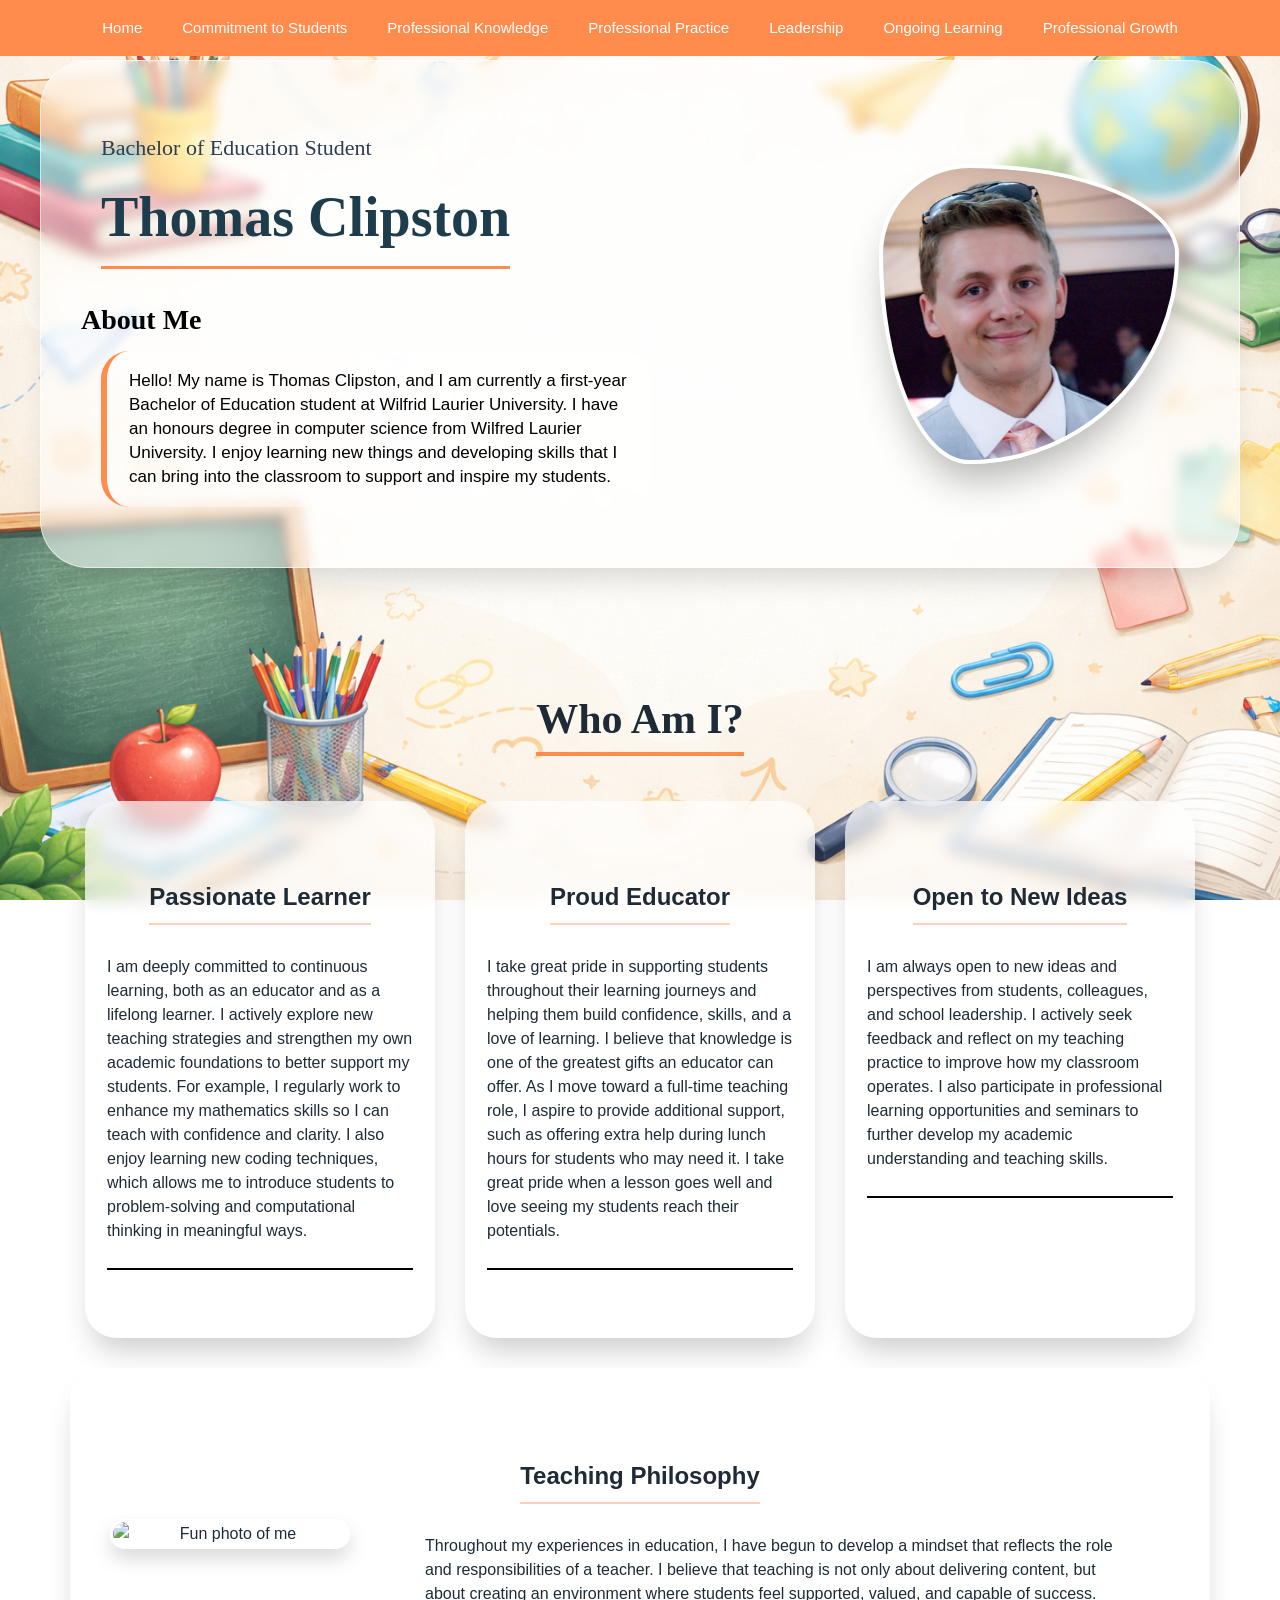
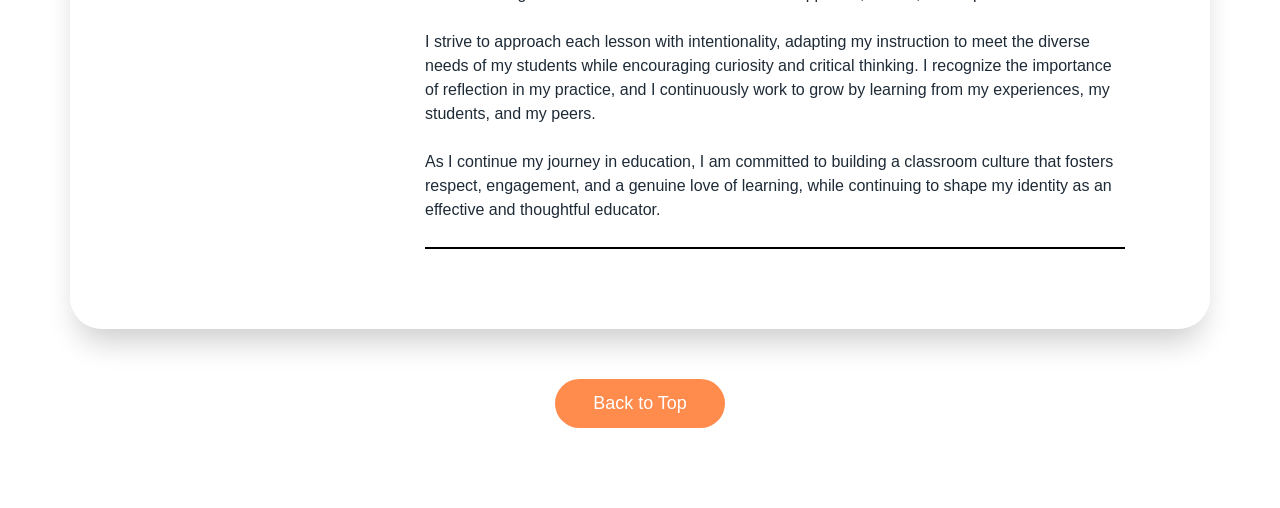
==== commit 17db65bd: "Update index.html" ====
--- a/docs/index.html
+++ b/docs/index.html
@@ -170,6 +170,26 @@
             cursor: pointer;
         }
 
+        .fun-photo {
+            width: 240px;
+            height: auto;
+            border-radius: 20px;
+            border: 3px solid white;
+            box-shadow: 0 10px 20px rgba(0,0,0,0.15);
+        }
+
+        .philosophy-content {
+            display: flex;
+            gap: 30px;
+            align-items: flex-start;
+            flex-wrap: wrap;
+        }
+
+        .philosophy-text {
+            flex: 1;
+            min-width: 250px;
+        }
+
     </style>
 </head>
 
@@ -240,9 +260,14 @@
             </p>
         </div>
 
-        <!-- FULL WIDTH PHILOSOPHY -->
-        <div class="who-card full-width-card">
-            <p class="body_main_header">Teaching Philosophy</p>
+        
+<div class="who-card full-width-card">
+    <p class="body_main_header">Teaching Philosophy</p>
+
+    <div class="philosophy-content">
+        <img src="fun_photo.jpg" alt="Fun photo of me" class="fun-photo">
+
+        <div class="philosophy-text">
             <p class="body_main">
                 Throughout my experiences in education, I have begun to develop a mindset that reflects the role and 
                 responsibilities of a teacher. I believe that teaching is not only about delivering content, but about 
@@ -257,8 +282,8 @@
                 thoughtful educator.
             </p>
         </div>
-
     </div>
+</div>
 </section>
 
 <!-- BUTTON -->
--- a/docs/styles_top.css
+++ b/docs/styles_top.css
@@ -69,7 +69,7 @@
     color: rgb(0, 0, 0);
     font-family: Georgia, 'Times New Roman', Times, serif;
     line-height: 1.5;
-    margin: 40px 20px 0 20px; /* auto spacing instead of fixed left */
+    margin: 30px 20px 0 20px; /* auto spacing instead of fixed left */
     max-width: 600px;
 }
 
@@ -127,4 +127,4 @@
         display: block;
         margin: 20px auto;
     }
-}
+}
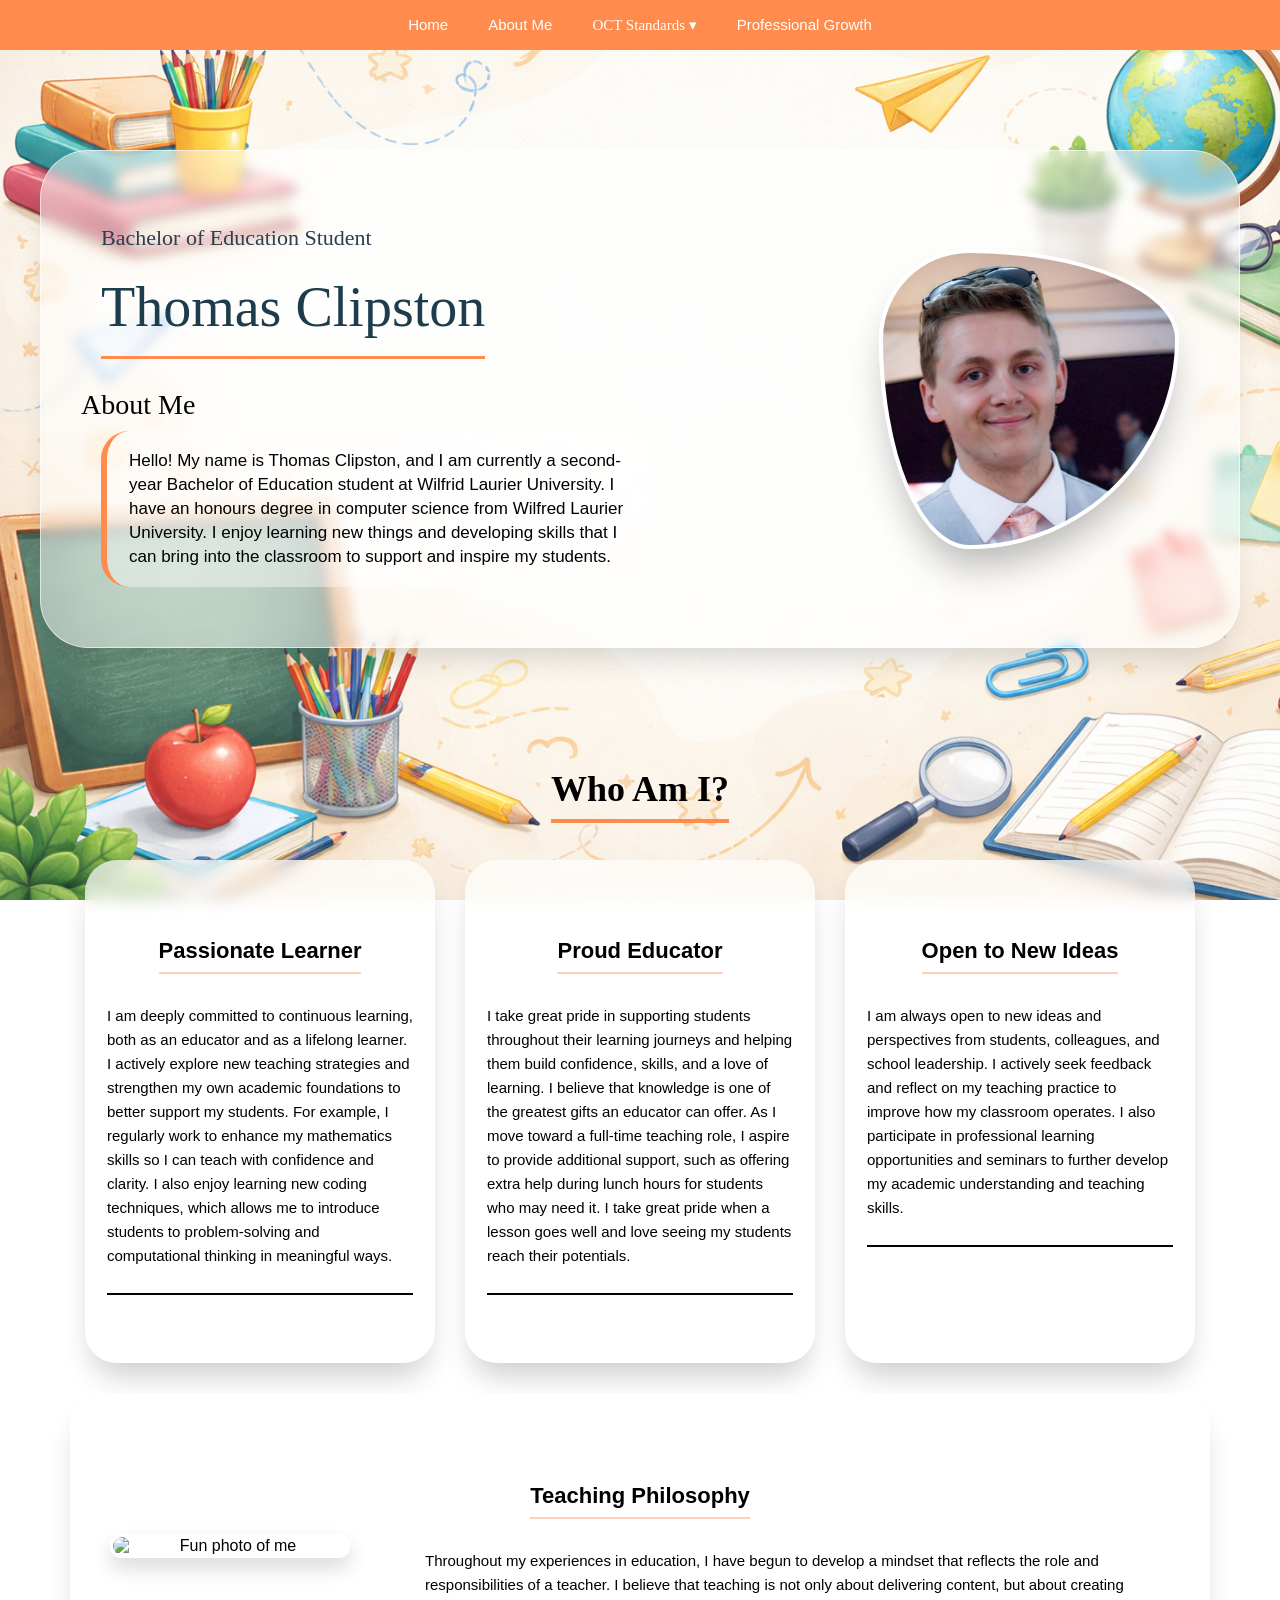
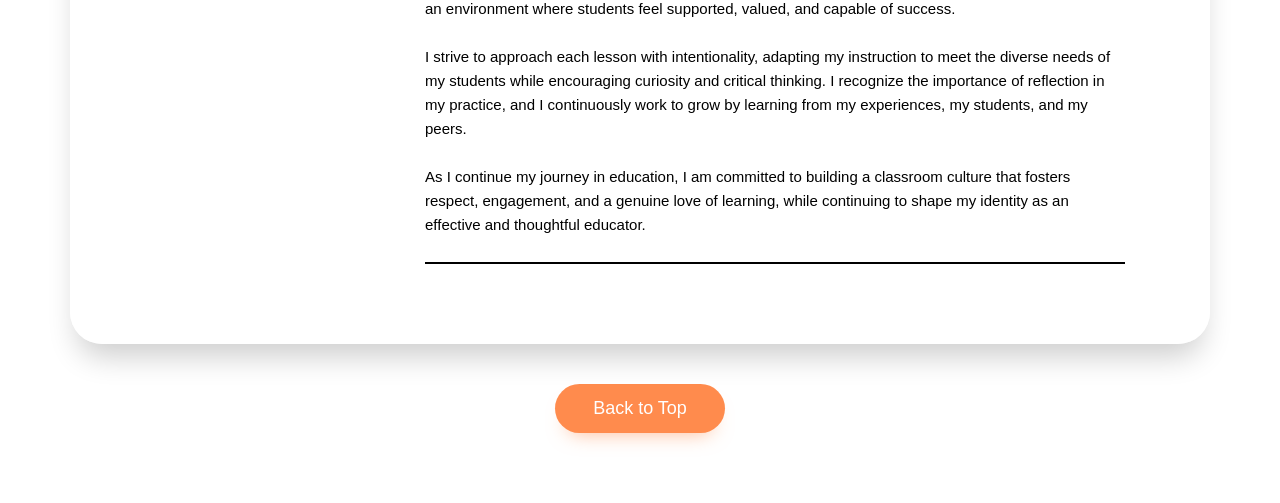
==== commit 70cb3092: "Add files via upload" ====
--- a/docs/index.html
+++ b/docs/index.html
@@ -8,152 +8,6 @@
     <link rel="stylesheet" href="styles_projects.css">
 
     <style>
-        * {
-            margin: 0;
-            padding: 0;
-            box-sizing: border-box;
-        }
-
-        body {
-            font-family: 'Segoe UI', Roboto, Arial, sans-serif;
-            line-height: 1.5;
-            color: #1e2b37;
-            background: url('background.png') no-repeat center center fixed;
-            background-size: cover;
-            overflow-x: hidden;
-        }
-
-        /* ===== HEADER SECTION ===== */
-        .header-section {
-            max-width: 1200px;
-            margin: 60px auto 40px auto;
-            padding: 40px;
-            display: flex;
-            flex-wrap: wrap;
-            align-items: center;
-            justify-content: space-between;
-            gap: 40px;
-            background: rgba(255,255,255,0.5);
-            backdrop-filter: blur(6px);
-            border-radius: 48px;
-            box-shadow: 0 20px 30px -10px rgba(0,0,0,0.15);
-            border: 1px solid rgba(255,255,255,0.6);
-        }
-
-        .header-text {
-            flex: 1 1 350px;
-            min-width: 280px;
-        }
-
-        .intro {
-            font-size: 22px;
-            color: #2c3e50;
-            margin-bottom: 8px;
-            font-family: 'Times New Roman', serif;
-        }
-
-        .Name {
-            font-size: 56px;
-            color: #1e3d4c;
-            margin-bottom: 24px;
-            border-bottom: 3px solid rgb(255,139,77);
-            padding-bottom: 15px;
-            width: fit-content;
-        }
-
-        .about_me_header {
-            font-size: 28px;
-            margin: 30px 0 10px 0;
-        }
-
-        .about_me_body {
-            font-size: 17px;
-            max-width: 550px;
-            background: rgba(255,255,255,0.4);
-            padding: 18px 22px;
-            border-radius: 28px;
-            border-left: 6px solid rgb(255,139,77);
-        }
-
-        .roundimage {
-            width: 300px;
-            height: 300px;
-            object-fit: cover;
-            border-radius: 30% 70% 70% 30% / 30% 30% 70% 70%;
-            box-shadow: 0 25px 40px -10px rgba(0,0,0,0.3);
-            border: 4px solid white;
-            transition: transform 0.3s ease;
-        }
-
-        .roundimage:hover {
-            transform: scale(1.02) rotate(1deg);
-        }
-
-        /* ===== WHO SECTION ===== */
-        .who-section {
-            max-width: 1200px;
-            margin: 30px auto 40px auto;
-            padding: 0 30px;
-        }
-
-        .title {
-            font-size: 42px;
-            text-align: center;
-            margin-bottom: 50px;
-        }
-
-        .title u {
-            border-bottom: 4px solid rgb(255,139,77);
-            padding-bottom: 10px;
-            text-decoration: none;
-        }
-
-        .card-container {
-            display: flex;
-            flex-wrap: wrap;
-            gap: 30px;
-            justify-content: center;
-        }
-
-        .who-card {
-            flex: 1 1 280px;
-            max-width: 350px;
-            background: rgba(255,255,255,0.7);
-            backdrop-filter: blur(8px);
-            border-radius: 32px;
-            padding: 28px 22px;
-            box-shadow: 0 20px 30px -8px rgba(0,0,0,0.2);
-            transition: all 0.25s ease;
-            text-align: center;
-        }
-
-        .who-card:hover {
-            transform: translateY(-10px);
-            box-shadow: 0 28px 38px -12px rgba(255,139,77,0.3);
-        }
-
-        .body_main_header {
-            font-size: 24px;
-            font-weight: 600;
-            margin-bottom: 15px;
-            border-bottom: 2px solid rgba(255,139,77,0.4);
-            padding-bottom: 8px;
-            display: inline-block;
-        }
-
-        .body_main {
-            font-size: 16px;
-            text-align: left;
-            margin-top: 15px;
-        }
-
-        /* ===== FULL WIDTH CARD ===== */
-        .full-width-card {
-            flex: 1 1 100%;
-            max-width: 100%;
-            padding: 40px;
-        }
-
         /* ===== BUTTON ===== */
         .button_location {
             text-align: center;
@@ -193,16 +47,23 @@
     </style>
 </head>
 
-<body>
+<body background="background.png"> 
 
 <!-- NAVBAR -->
 <ul class="navbar">
     <li><a href="index.html">Home</a></li>
-    <li><a href="commitmentK.html">Commitment to Students</a></li>
-    <li><a href="professional.html">Professional Knowledge</a></li>
-    <li><a href="professionalP.html">Professional Practice</a></li>
-    <li><a href="leadership.html">Leadership</a></li>
-    <li><a href="ongoing.html">Ongoing Learning</a></li>
+    <li><a href="about_me.html">About Me</a></li>
+    <div class="dropdown">
+        <button class="dropdown-btn">OCT Standards ▾</button>
+
+        <div class="dropdown-content">
+            <a href="professional.html">Knowledge Informed - Professional Practice</a>
+            <a href="professionalP.html">Professional Competencies</a>
+            <a href="leadership.html">Collaborative Professional Relationships</a>
+            <a href="ongoing.html">Commitment to Truth and Reconciliation</a>
+            <a href="commitmentK.html">Commitment to Students and Student Learning</a>
+        </div>
+    </div>
     <li><a href="growth.html">Professional Growth</a></li>
 </ul>
 
@@ -213,7 +74,7 @@
         <h1 class="Name">Thomas Clipston</h1>
         <h2 class="about_me_header">About Me</h2>
         <p class="about_me_body">
-            Hello! My name is Thomas Clipston, and I am currently a first-year Bachelor of Education student at
+            Hello! My name is Thomas Clipston, and I am currently a second-year Bachelor of Education student at
             Wilfrid Laurier University. I have an honours degree in computer science from Wilfred Laurier University.
             I enjoy learning new things and developing skills that I can bring into the classroom to support and 
             inspire my students.
--- a/docs/styles_top.css
+++ b/docs/styles_top.css
@@ -8,6 +8,7 @@
     background-color: white;
     background-attachment: fixed;
     background-size: cover;
+    
 }
 
 /* ===== Navbar ===== */
@@ -76,8 +77,9 @@
 .Name {
     color: black;
     font-family: 'Times New Roman', Times, serif;
-    font-size: 50px;
     line-height: 1.2;
+    font-size: 48px;
+    font-weight: 400;
     padding-bottom: 25px;
     border-bottom: 2px solid black;
     margin: 20px 20px 40px 20px;
@@ -89,6 +91,7 @@
     color: black;
     font-family: 'Times New Roman', Times, serif;
     font-size: 26px;
+    font-weight: 400;
     margin: 30px 20px 10px 20px;
 }
 
@@ -127,4 +130,486 @@
         display: block;
         margin: 20px auto;
     }
-}+}
+
+.dropdown {
+    position: relative;
+    display: flex;
+}
+
+/* Button (what user sees) */
+.dropdown-btn {
+    font-family: 'Times New Roman', Times, serif;
+    background-color: transparent;
+    color: white;
+    border: none;
+    font-weight: 500;
+    font-size: 15px;
+    padding: 8px 12px;
+    border-radius: 6px;
+    font-weight: 500;
+    cursor: pointer;
+    border-radius: 8px;
+    transition: 0.25s ease;
+    line-height: 0px;
+}
+
+.dropdown-btn:hover {
+    background-color: rgba(255,255,255,0.2);
+    transform: translateY(-2px);
+}
+
+/* Hidden menu */
+.dropdown-content {
+    display: none;
+    position: absolute;
+    top: 100%;
+    left: 0;
+    background-color: rgb(255, 139, 77);
+    min-width: 220px;
+    box-shadow: 0 4px 12px rgba(0,0,0,0.2);
+    border-radius: 8px;
+    overflow: hidden;
+    z-index: 1000;
+}
+
+/* Links */
+.dropdown-content a {
+    display: block;
+    padding: 12px 14px;
+    color: white;
+    text-decoration: none;
+    transition: 0.2s;
+}
+
+.dropdown-content a:hover {
+    background-color: rgba(255,255,255,0.2);
+}
+
+/* Show on hover */
+.dropdown:hover .dropdown-content {
+    display: block;
+}
+
+
+* {
+    margin: 0;
+    padding: 0;
+    box-sizing: border-box;
+}
+
+
+/* ===== HEADER SECTION ===== */
+.header-section {
+    max-width: 1200px;
+    margin: 60px auto 40px auto;
+    padding: 40px;
+    display: flex;
+    flex-wrap: wrap;
+    align-items: center;
+    justify-content: space-between;
+    gap: 40px;
+    background: rgba(255,255,255,0.5);
+    backdrop-filter: blur(6px);
+    border-radius: 48px;
+    box-shadow: 0 20px 30px -10px rgba(0,0,0,0.15);
+    border: 1px solid rgba(255,255,255,0.6);
+}
+
+.header-text {
+    flex: 1 1 350px;
+    min-width: 280px;
+}
+
+.intro {
+    font-size: 22px;
+    color: #2c3e50;
+    margin-bottom: 8px;
+    font-family: 'Times New Roman', serif;
+}
+
+.Name {
+    font-size: 56px;
+    color: #1e3d4c;
+    margin-bottom: 24px;
+    border-bottom: 3px solid rgb(255,139,77);
+    padding-bottom: 15px;
+    width: fit-content;
+}
+
+.about_me_header {
+    font-size: 28px;
+    margin: 30px 0 10px 0;
+}
+
+.about_me_body {
+    font-size: 17px;
+    max-width: 550px;
+    background: rgba(255,255,255,0.4);
+    padding: 18px 22px;
+    border-radius: 28px;
+    border-left: 6px solid rgb(255,139,77);
+}
+
+.roundimage {
+    width: 300px;
+    height: 300px;
+    object-fit: cover;
+    border-radius: 30% 70% 70% 30% / 30% 30% 70% 70%;
+    box-shadow: 0 25px 40px -10px rgba(0,0,0,0.3);
+    border: 4px solid white;
+    transition: transform 0.3s ease;
+}
+
+.roundimage:hover {
+    transform: scale(1.02) rotate(1deg);
+}
+
+/* ===== WHO SECTION ===== */
+.who-section {
+    max-width: 1200px;
+    margin: 30px auto 40px auto;
+    padding: 0 30px;
+}
+
+.title {
+    font-size: 42px;
+    text-align: center;
+    margin-bottom: 50px;
+}
+
+.title u {
+    border-bottom: 4px solid rgb(255,139,77);
+    padding-bottom: 10px;
+    text-decoration: none;
+}
+
+.card-container {
+    display: flex;
+    flex-wrap: wrap;
+    gap: 30px;
+    justify-content: center;
+}
+
+.who-card {
+    flex: 1 1 280px;
+    max-width: 350px;
+    background: rgba(255,255,255,0.7);
+    backdrop-filter: blur(8px);
+    border-radius: 32px;
+    padding: 28px 22px;
+    box-shadow: 0 20px 30px -8px rgba(0,0,0,0.2);
+    transition: all 0.25s ease;
+    text-align: center;
+}
+
+.who-card:hover {
+    transform: translateY(-10px);
+    box-shadow: 0 28px 38px -12px rgba(255,139,77,0.3);
+}
+
+.body_main_header {
+    font-size: 24px;
+    font-weight: 600;
+    margin-bottom: 15px;
+    border-bottom: 2px solid rgba(255,139,77,0.4);
+    padding-bottom: 8px;
+    display: inline-block;
+}
+
+.body_main {
+    font-size: 16px;
+    text-align: left;
+    margin-top: 15px;
+}
+
+/* ===== FULL WIDTH CARD ===== */
+.full-width-card {
+    flex: 1 1 100%;
+    max-width: 100%;
+    padding: 40px;
+}
+
+
+
+.fun-photo {
+    width: 240px;
+    height: auto;
+    border-radius: 20px;
+    border: 3px solid white;
+    box-shadow: 0 10px 20px rgba(0,0,0,0.15);
+}
+
+.philosophy-content {
+    display: flex;
+    gap: 30px;
+    align-items: flex-start;
+    flex-wrap: wrap;
+}
+
+.philosophy-text {
+    flex: 1;
+    min-width: 250px;
+}
+/* ===== refined header & global ===== */
+        .professional-header {
+            text-align: center;
+            margin: 30px auto 20px auto;
+            padding: 20px 20px 10px;
+            max-width: 900px;
+        }
+
+                .button_location {
+            text-align: center;
+            margin: 40px 0 70px 0;
+        }
+
+        .button {
+            background: rgb(255, 139, 77);
+            border: none;
+            color: white;
+            font-size: 18px;
+            font-weight: 500;
+            padding: 14px 38px;
+            border-radius: 60px;
+            cursor: pointer;
+            box-shadow: 0 12px 20px -12px rgba(255, 139, 77, 0.6);
+            transition: background 0.2s, transform 0.2s;
+            border: 1px solid rgba(255,255,255,0.3);
+        }
+
+        .button:hover {
+            background: #e0673a;
+            transform: translateY(-3px);
+            box-shadow: 0 18px 25px -10px #e0673a;
+        }
+
+        .professional-header h1 {
+            font-family: 'Times New Roman', Times, serif;
+            font-size: 48px;
+            font-weight: 400;
+            color: #2c3e50;
+            margin-bottom: 6px;
+            letter-spacing: 1px;
+            text-shadow: 2px 2px 0 rgba(255, 139, 77, 0.15);
+        }
+
+        .header-underline {
+            height: 3px;
+            width: 120px;
+            background: rgb(255, 139, 77);
+            margin: 10px auto 20px auto;
+            border-radius: 4px;
+        }
+
+        .header-sub {
+            font-family: Arial, Helvetica, sans-serif;
+            font-size: 18px;
+            color: #4a5a6a;
+            font-style: italic;
+            max-width: 600px;
+            margin: 0 auto;
+            background: rgba(255, 255, 255, 0.4);
+            backdrop-filter: blur(3px);
+            padding: 8px 20px;
+            border-radius: 60px;
+        }
+
+        /* ===== reflection containers ===== */
+        .reflection-wrapper {
+            max-width: 1300px;
+            margin: 2rem auto 4rem auto;
+            padding: 0 24px;
+        }
+
+        /* section style (personal / formative) */
+        .reflection-section {
+            margin-bottom: 60px;
+        }
+
+        .section-title {
+            font-family: 'Times New Roman', Times, serif;
+            font-size: 32px;
+            font-weight: 400;
+            color: #1e3d4c;
+            margin: 40px 0 10px 0;
+            border-left: 8px solid rgb(255, 139, 77);
+            padding-left: 20px;
+        }
+
+        .section-description {
+            font-family: Arial, Helvetica, sans-serif;
+            font-size: 16px;
+            line-height: 1.5;
+            color: #2c3e50;
+            background: rgba(255, 255, 255, 0.5);
+            backdrop-filter: blur(2px);
+            padding: 16px 22px;
+            border-radius: 24px;
+            margin-bottom: 30px;
+            border: 1px solid rgba(255,139,77,0.25);
+        }
+
+        .reflection-grid {
+            display: grid;
+            grid-template-columns: repeat(2, 1fr);
+            gap: 28px;
+            margin-top: 10px;
+        }
+
+        /* allow three cards in formative section? but we only have one, so fine */
+        .reflection-card {
+            background: rgba(255, 255, 255, 0.85);
+            backdrop-filter: blur(4px);
+            border-radius: 24px;
+            padding: 22px 18px 28px 18px;
+            box-shadow: 0 20px 30px -10px rgba(0, 0, 0, 0.15), 0 4px 12px rgba(0, 0, 0, 0.05);
+            transition: transform 0.2s ease, box-shadow 0.2s ease;
+            border: 1px solid rgba(255, 255, 255, 0.7);
+            display: flex;
+            flex-direction: column;
+        }
+
+        .reflection-card:hover {
+            transform: translateY(-6px);
+            box-shadow: 0 28px 38px -12px rgba(0, 0, 0, 0.2);
+            background: rgba(255, 255, 255, 0.95);
+        }
+
+        .reflection-image {
+            width: 100%;
+            height: auto;
+            max-height: 240px;
+            object-fit: contain;
+            object-position: center;
+            border-radius: 18px;
+            border: 2px solid white;
+            box-shadow: 0 6px 14px rgba(0, 0, 0, 0.08);
+            margin: 12px 0 18px 0;
+            background: #f0ece5;
+            display: block;
+        }
+
+        .thing-description {
+            font-family: Georgia, 'Times New Roman', Times, serif;
+            font-size: 14.5px;
+            line-height: 1.5;
+            color: #1e2b37;
+            margin: 0 0 12px 0;
+            padding: 14px 14px;
+            background: rgba(70, 130, 200, 0.05);
+            border-left: 4px solid #2c3e50;
+            border-radius: 0 16px 16px 0;
+            font-weight: 500;
+        }
+
+        .thing-description strong {
+            color: #1e4660;
+            font-weight: 700;
+        }
+
+        .impact-label {
+            font-family: Arial, Helvetica, sans-serif;
+            font-weight: 600;
+            font-size: 14px;
+            color: #9b5e2e;
+            margin: 8px 0 4px 0;
+            letter-spacing: 0.3px;
+            display: flex;
+            align-items: center;
+            gap: 6px;
+        }
+
+        .impact-label::before {
+            content: "✦";
+            font-size: 18px;
+            color: rgb(255, 139, 77);
+            font-weight: 400;
+        }
+
+        .reflection-textarea {
+            width: 100%;
+            border: 1px solid #d0d9e2;
+            border-radius: 18px;
+            padding: 14px 16px;
+            font-family: Arial, Helvetica, sans-serif;
+            font-size: 14px;
+            line-height: 1.5;
+            background: white;
+            resize: vertical;
+            box-sizing: border-box;
+            transition: border 0.2s, box-shadow 0.2s;
+            box-shadow: inset 0 2px 5px rgba(0,0,0,0.02);
+        }
+
+        .reflection-textarea:focus {
+            border-color: rgb(255, 139, 77);
+            outline: none;
+            box-shadow: 0 0 0 4px rgba(255, 139, 77, 0.15), inset 0 2px 5px rgba(0,0,0,0.02);
+        }
+
+        .order-badge {
+            display: inline-block;
+            background: rgba(255,139,77,0.2);
+            padding: 3px 10px;
+            border-radius: 40px;
+            font-size: 12px;
+            font-family: monospace;
+            margin-right: 8px;
+            color: #a24d1a;
+        }
+
+        .local-hint {
+            font-size: 13px;
+            color: #7f8c8d;
+            margin-top: 10px;
+            text-align: right;
+            font-family: Arial, Helvetica, sans-serif;
+            opacity: 0.7;
+        }
+
+        body {
+            padding-top: 90px;
+        }
+
+        @media (max-width: 800px) {
+            .reflection-grid {
+                grid-template-columns: 1fr;
+            }
+        }
+
+        /* overall reflection block (top) unchanged */
+        .overall-block {
+            margin-top: 10px; 
+            margin-bottom: 40px; 
+            background: rgba(255,255,255,0.6); 
+            backdrop-filter: blur(4px); 
+            border-radius: 28px; 
+            padding: 28px 30px; 
+            border: 1px solid rgba(255,139,77,0.3);
+        }
+
+        .button_location {
+            text-align: center;
+            margin: 40px 0 70px 0;
+        }
+
+        .button {
+            background: rgb(255, 139, 77);
+            border: none;
+            color: white;
+            font-size: 18px;
+            font-weight: 500;
+            padding: 14px 38px;
+            border-radius: 60px;
+            cursor: pointer;
+            box-shadow: 0 12px 20px -12px rgba(255, 139, 77, 0.6);
+            transition: background 0.2s, transform 0.2s;
+            border: 1px solid rgba(255,255,255,0.3);
+        }
+
+        .button:hover {
+            background: #e0673a;
+            transform: translateY(-3px);
+            box-shadow: 0 18px 25px -10px #e0673a;
+        }
--- a/docs/styles_projects.css
+++ b/docs/styles_projects.css
@@ -25,18 +25,121 @@
     text-align: center;
 }
 
-.button {
-    background-color: transparent;
-    padding: 10px 10px;
-}
-
-.button_location {
-    text-align: center;
-    padding: 10px;
-}
-
 .header {
     text-align: center;
     
 
+}
+
+/* ===== PROFESSIONAL GROWTH SECTIONS ===== */
+
+.growth-content {
+    max-width: 1000px;
+    margin: 20px auto 60px auto;
+    padding: 30px;
+
+    display: flex;
+    align-items: center;
+    gap: 40px;
+
+    background: rgba(255, 255, 255, 0.65);
+    backdrop-filter: blur(6px);
+
+    border-radius: 28px;
+    box-shadow: 0 15px 30px -10px rgba(0, 0, 0, 0.15);
+}
+
+.growth-image {
+    width: 280px;
+    height: 220px;
+    object-fit: cover;
+
+    border-radius: 24px;
+    border: 3px solid rgb(235, 199, 199);
+
+    box-shadow: 0 10px 20px rgba(0, 0, 0, 0.15);
+}
+
+.growth-text {
+    flex: 1;
+
+    font-family: Arial, Helvetica, sans-serif;
+    font-size: 17px;
+    line-height: 1.7;
+    color: #2c3e50;
+}
+
+
+/* ===== MOBILE GROWTH SECTIONS ===== */
+
+@media (max-width: 768px) {
+
+    .growth-content {
+        flex-direction: column;
+        text-align: center;
+        margin-left: 15px;
+        margin-right: 15px;
+        padding: 25px 20px;
+    }
+
+    .growth-image {
+        width: 80%;
+        max-width: 300px;
+        height: auto;
+    }
+
+    .growth-text {
+        font-size: 16px;
+        text-align: left;
+    }
+
+}
+/* ===== PROFESSIONAL GROWTH GOALS ===== */
+
+.goal-card {
+    max-width: 1000px;
+    margin: 0 auto 35px auto;
+    padding: 30px;
+
+    background: rgba(255, 255, 255, 0.75);
+    backdrop-filter: blur(6px);
+
+    border-radius: 28px;
+    border: 1px solid rgba(255, 139, 77, 0.25);
+
+    box-shadow: 0 15px 30px -10px rgba(0, 0, 0, 0.15);
+}
+
+.goal-title {
+    font-family: 'Times New Roman', Times, serif;
+    font-size: 26px;
+    font-weight: 600;
+    color: #1e3d4c;
+
+    margin-bottom: 20px;
+    padding-left: 15px;
+
+    border-left: 6px solid rgb(255, 139, 77);
+}
+
+.goal-text {
+    font-family: Arial, Helvetica, sans-serif;
+    font-size: 16px;
+    line-height: 1.7;
+    color: #2c3e50;
+}
+
+.oct-box {
+    margin-top: 25px;
+    padding: 20px;
+
+    background: rgba(255, 139, 77, 0.08);
+
+    border-left: 5px solid rgb(255, 139, 77);
+    border-radius: 0 18px 18px 0;
+
+    font-family: Arial, Helvetica, sans-serif;
+    font-size: 15px;
+    line-height: 1.6;
+    color: #2c3e50;
 }
